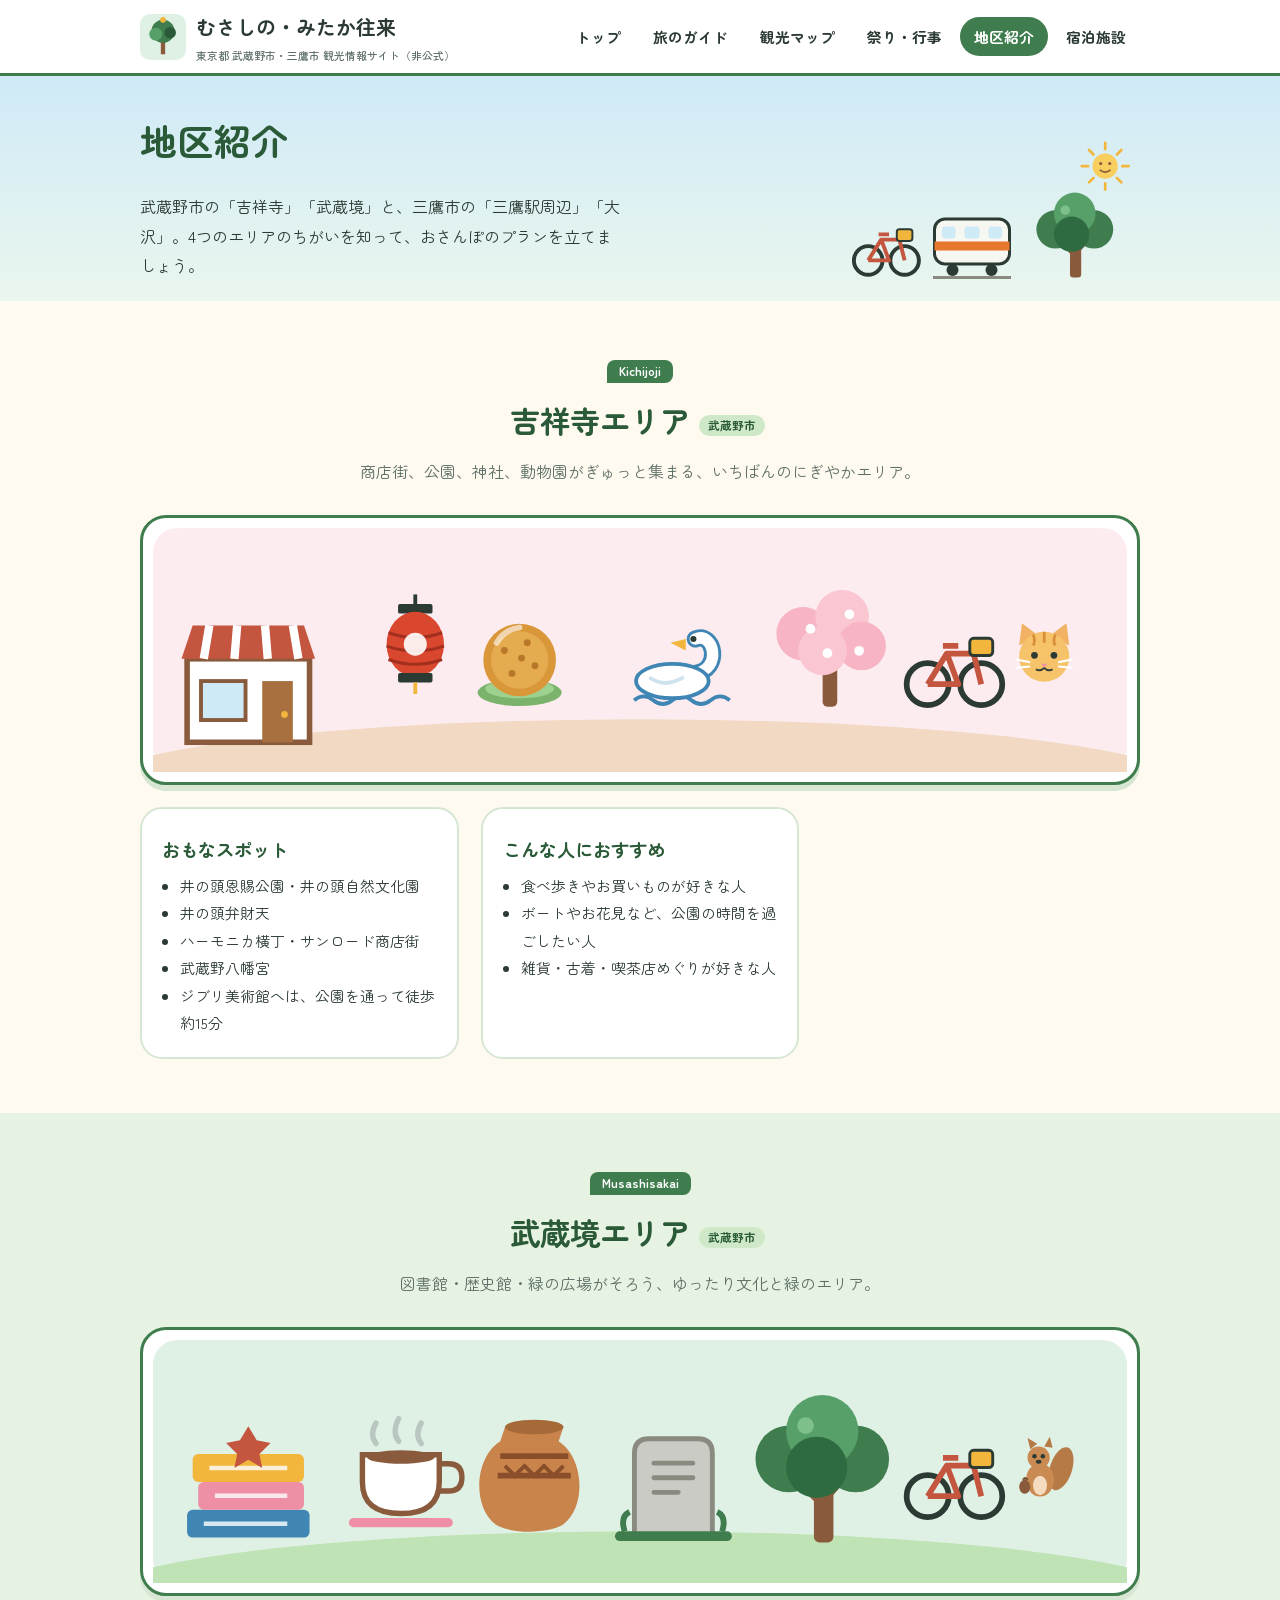
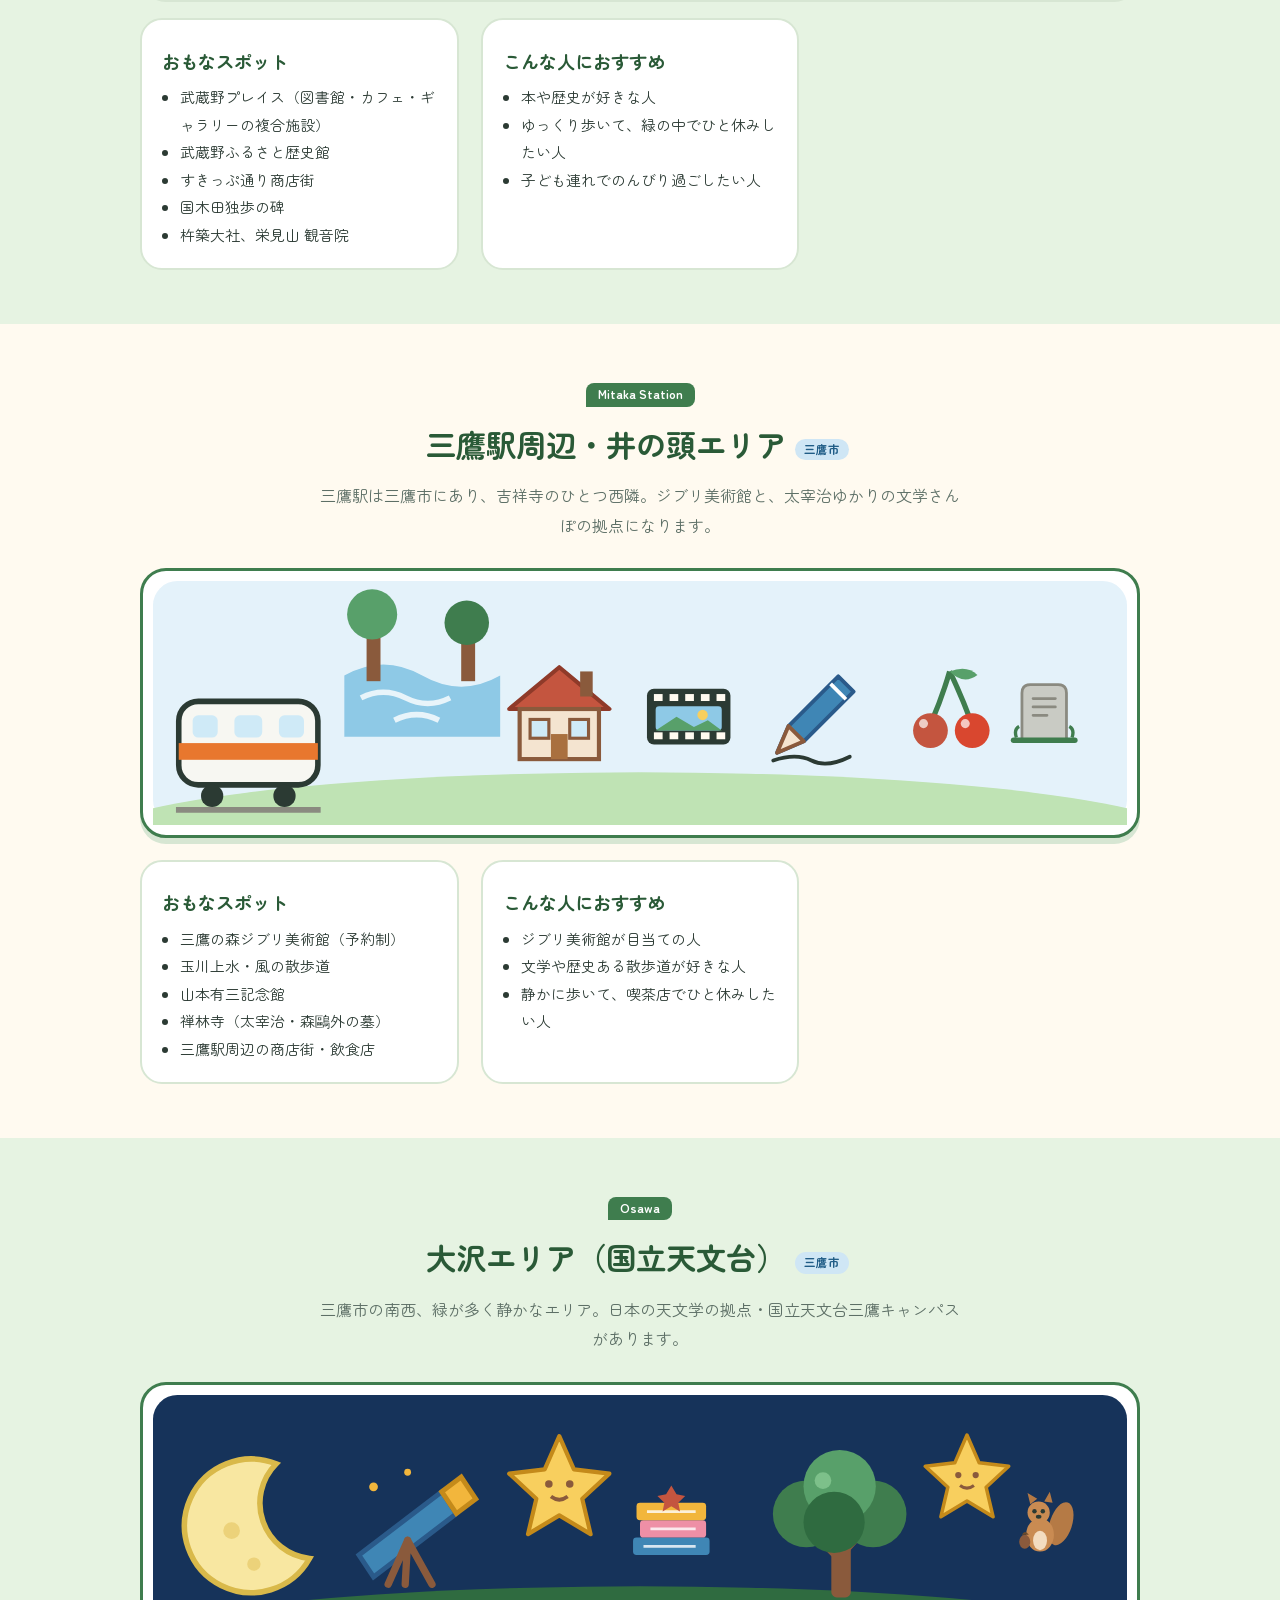
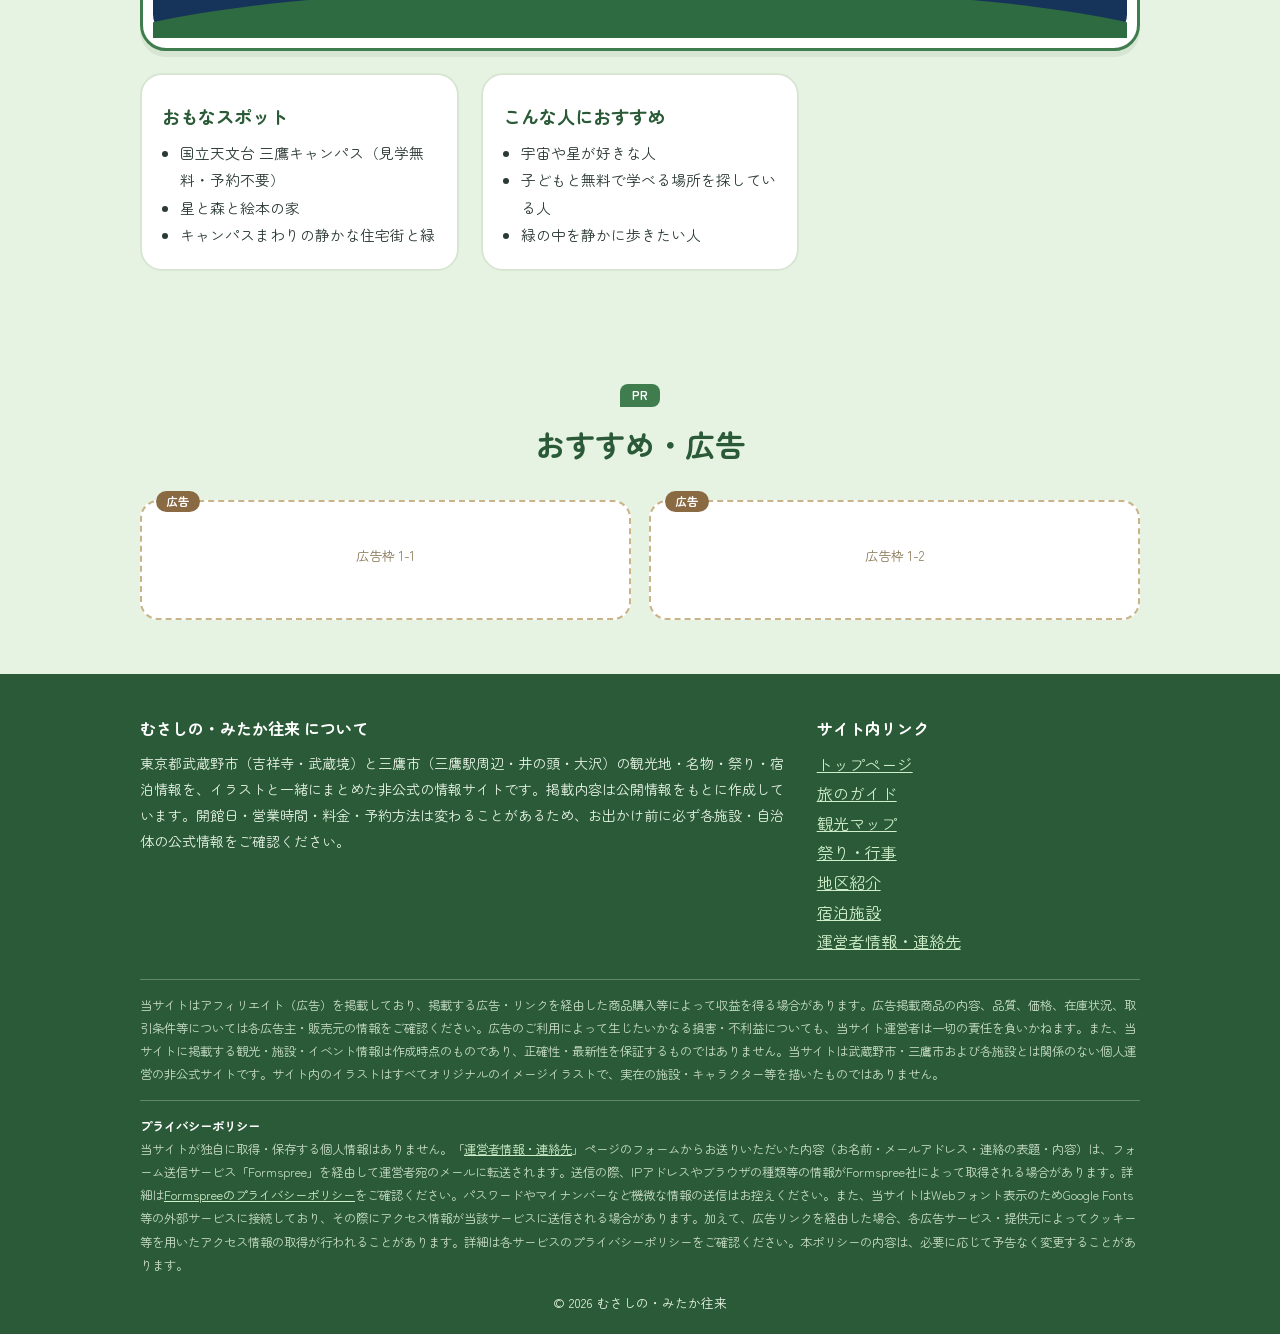
==== areas.html @ fd77d3a9 "Add files via upload" ====
<!DOCTYPE html>
<html lang="ja">
<head>
<meta charset="UTF-8">
<meta name="viewport" content="width=device-width, initial-scale=1.0">
<title>地区紹介｜むさしの・みたか往来</title>
<meta name="description" content="武蔵野市の吉祥寺・武蔵境、三鷹市の三鷹駅周辺・大沢。4つのエリアの特徴とおすすめスポットを、イラストつきでご紹介します。">
<link rel="icon" type="image/svg+xml" href="favicon.svg">
<link rel="preconnect" href="https://fonts.googleapis.com">
<link rel="preconnect" href="https://fonts.gstatic.com" crossorigin>
<link href="https://fonts.googleapis.com/css2?family=Zen+Maru+Gothic:wght@400;500;700&display=swap" rel="stylesheet">
<link rel="stylesheet" href="style.css">
</head>
<body>
<header class="site-header">
<div class="wrap">
<a class="brand" href="index.html">
<svg class="brand-icon" viewBox="0 0 64 64" aria-hidden="true"><rect width="64" height="64" rx="14" fill="#dff0e4"/><rect x="29" y="34" width="6" height="22" fill="#8a5a3c"/><circle cx="32" cy="24" r="16" fill="#3f7d4e"/><circle cx="22" cy="28" r="9" fill="#58a06a"/><circle cx="42" cy="26" r="8" fill="#2a5a37"/><circle cx="32" cy="8" r="4" fill="#f2b63c"/></svg>
<span>むさしの・みたか往来<span class="brand-sub">東京都 武蔵野市・三鷹市 観光情報サイト（非公式）</span></span>
</a>
<nav class="main-nav"><a href="index.html">トップ</a><a href="guide.html">旅のガイド</a><a href="map.html">観光マップ</a><a href="matsuri.html">祭り・行事</a><a href="areas.html" class="active">地区紹介</a><a href="shukuhaku.html">宿泊施設</a></nav>
</div>
</header>
<section class="page-hero"><div class="wrap"><div><h1>地区紹介</h1><p>武蔵野市の「吉祥寺」「武蔵境」と、三鷹市の「三鷹駅周辺」「大沢」。4つのエリアのちがいを知って、おさんぽのプランを立てましょう。</p></div><svg viewBox="0 0 300 160" aria-hidden="true"><g transform="translate(10 70) scale(1.3)"><circle cx="14" cy="38" r="11" fill="none" stroke="#2b3a33" stroke-width="3"/><circle cx="42" cy="38" r="11" fill="none" stroke="#2b3a33" stroke-width="3"/><path d="M14 38l10-16h14l4 16M24 22l6 16h-16M22 18h8" stroke="#c4553f" stroke-width="3" fill="none" stroke-linejoin="round"/><rect x="36" y="14" width="12" height="9" rx="2" fill="#f2b63c" stroke="#2b3a33" stroke-width="1.5"/></g><g transform="translate(90 60) scale(1.5)"><rect x="3" y="12" width="50" height="30" rx="7" fill="#f7f7f2" stroke="#2b3a33" stroke-width="2"/><rect x="3" y="27" width="50" height="6" fill="#e8772e"/><rect x="8" y="17" width="9" height="8" rx="2" fill="#cfeaf7"/><rect x="23" y="17" width="10" height="8" rx="2" fill="#cfeaf7"/><rect x="39" y="17" width="9" height="8" rx="2" fill="#cfeaf7"/><circle cx="15" cy="46" r="4" fill="#2b3a33"/><circle cx="41" cy="46" r="4" fill="#2b3a33"/><path d="M2 51h52" stroke="#8a8a80" stroke-width="2"/></g><g transform="translate(190 50) scale(1.6)"><rect x="25" y="30" width="7" height="24" rx="2" fill="#8a5a3c"/><path d="M28 40l-8-8M29 38l8-9" stroke="#8a5a3c" stroke-width="3" fill="none"/><circle cx="16" cy="24" r="12" fill="#3f7d4e"/><circle cx="40" cy="24" r="12" fill="#3f7d4e"/><circle cx="28" cy="14" r="13" fill="#58a06a"/><circle cx="26" cy="27" r="11" fill="#2f6b40"/><circle cx="22" cy="12" r="3" fill="#7dc08a"/></g><g transform="translate(240 0) scale(0.9)"><g stroke="#f2b63c" stroke-width="3" stroke-linecap="round"><path d="M28 2v7M28 47v7M2 28h7M47 28h7M10 10l5 5M41 41l5 5M46 10l-5 5M15 41l-5 5"/></g><circle cx="28" cy="28" r="14" fill="#f8cf5e"/><circle cx="23" cy="25" r="1.8" fill="#8a5a3c"/><circle cx="33" cy="25" r="1.8" fill="#8a5a3c"/><path d="M22 32q6 5 12 0" stroke="#8a5a3c" stroke-width="1.8" fill="none"/></g></svg></div></section>
<section class="section"><div class="wrap">
<div class="section-head"><span class="tag">Kichijoji</span><h2>吉祥寺エリア <span class="chip m">武蔵野市</span></h2><p>商店街、公園、神社、動物園がぎゅっと集まる、いちばんのにぎやかエリア。</p></div>
<div class="mapbox" style="margin-bottom:22px"><svg viewBox="0 0 560 140" aria-hidden="true"><rect width="560" height="140" rx="14" fill="#fdecef"/><ellipse cx="280" cy="150" rx="320" ry="40" fill="#f1d9c4"/><g transform="translate(10 40) scale(1.6)"><rect x="6" y="22" width="44" height="30" fill="#fff" stroke="#8a5a3c" stroke-width="2"/><path d="M4 22l4-12h40l4 12z" fill="#c4553f"/><path d="M14 10l-2 12M24 10l-1 12M34 10l1 12M44 10l2 12" stroke="#fff" stroke-width="3"/><rect x="11" y="30" width="16" height="14" fill="#cfeaf7" stroke="#8a5a3c" stroke-width="1.4"/><rect x="33" y="30" width="11" height="22" fill="#a9703f"/><circle cx="41" cy="42" r="1.2" fill="#f2b63c"/></g><g transform="translate(120 36) scale(1.1)"><path d="M28 2v6" stroke="#2b3a33" stroke-width="2"/><rect x="19" y="7" width="18" height="5" rx="1" fill="#2b3a33"/><ellipse cx="28" cy="28" rx="15" ry="17" fill="#d9472f"/><path d="M14 22q14 5 28 0M13 29q15 5 30 0M14 36q14 5 28 0" stroke="#a52f1d" stroke-width="1.6" fill="none"/><rect x="19" y="43" width="18" height="5" rx="1" fill="#2b3a33"/><path d="M28 48v6" stroke="#f2b63c" stroke-width="2"/><circle cx="28" cy="28" r="6" fill="#fff" opacity=".9"/></g><g transform="translate(180 44) scale(1.1)"><ellipse cx="28" cy="46" rx="22" ry="7" fill="#7bb36c"/><ellipse cx="28" cy="44" rx="18" ry="5" fill="#9ed08f"/><circle cx="28" cy="29" r="19" fill="#d9973a"/><circle cx="28" cy="29" r="15" fill="#e5ac4f"/><g fill="#b9772a"><circle cx="20" cy="24" r="1.8"/><circle cx="32" cy="20" r="1.8"/><circle cx="36" cy="32" r="1.8"/><circle cx="24" cy="36" r="1.8"/><circle cx="29" cy="28" r="1.8"/></g><path d="M16 20q4-7 12-8" stroke="#fff" stroke-width="3" stroke-linecap="round" fill="none" opacity=".6"/></g><g transform="translate(270 44) scale(1.1)"><path d="M6 50q5-4 10 0t10 0t10 0t10 0t10 0" stroke="#3f86b5" fill="none" stroke-width="2"/><path d="M38 36C52 34 48 14 38 18" stroke="#3f86b5" stroke-width="9" fill="none" stroke-linecap="round"/><path d="M38 36C52 34 48 14 38 18" stroke="#fff" stroke-width="6" fill="none" stroke-linecap="round"/><ellipse cx="26" cy="40" rx="19" ry="9" fill="#fff" stroke="#3f86b5" stroke-width="2"/><path d="M14 38q8 6 18 0" stroke="#cfe3ef" stroke-width="2" fill="none"/><path d="M33 18l-8 2 8 4z" fill="#f2b63c"/><circle cx="37" cy="18" r="1.6" fill="#2b3a33"/></g><g transform="translate(350 30) scale(1.4)"><rect x="25" y="32" width="6" height="20" rx="2" fill="#8a5a3c"/><circle cx="17" cy="22" r="11" fill="#f7b4c4"/><circle cx="33" cy="15" r="11" fill="#f9c6d2"/><circle cx="41" cy="27" r="10" fill="#f7b4c4"/><circle cx="25" cy="29" r="10" fill="#f9c6d2"/><circle cx="20" cy="20" r="2" fill="#fff"/><circle cx="36" cy="14" r="2" fill="#fff"/><circle cx="40" cy="29" r="2" fill="#fff"/><circle cx="27" cy="30" r="2" fill="#fff"/></g><g transform="translate(430 48) scale(1.1)"><circle cx="14" cy="38" r="11" fill="none" stroke="#2b3a33" stroke-width="3"/><circle cx="42" cy="38" r="11" fill="none" stroke="#2b3a33" stroke-width="3"/><path d="M14 38l10-16h14l4 16M24 22l6 16h-16M22 18h8" stroke="#c4553f" stroke-width="3" fill="none" stroke-linejoin="round"/><rect x="36" y="14" width="12" height="9" rx="2" fill="#f2b63c" stroke="#2b3a33" stroke-width="1.5"/></g><g transform="translate(490 50) scale(0.8)"><path d="M10 22L12 6l12 9zM46 22L44 6 32 15z" fill="#f2b263"/><circle cx="28" cy="30" r="18" fill="#f6c36b"/><path d="M20 14q2 5 0 8M28 12v8M36 14q-2 5 0 8" stroke="#d98f3a" stroke-width="2" fill="none"/><circle cx="21" cy="29" r="2.4" fill="#2b3a33"/><circle cx="35" cy="29" r="2.4" fill="#2b3a33"/><path d="M26 35h4l-2 3z" fill="#ee8fa6"/><path d="M28 38q-3 3-6 1M28 38q3 3 6 1" stroke="#2b3a33" stroke-width="1.4" fill="none"/><path d="M8 32l10 2M8 38l10-1M48 32l-10 2M48 38l-10-1" stroke="#fff" stroke-width="1.4"/></g></svg></div>
<div class="grid"><div class="card"><h3>おもなスポット</h3><ul><li>井の頭恩賜公園・井の頭自然文化園</li><li>井の頭弁財天</li><li>ハーモニカ横丁・サンロード商店街</li><li>武蔵野八幡宮</li><li>ジブリ美術館へは、公園を通って徒歩約15分</li></ul></div><div class="card"><h3>こんな人におすすめ</h3><ul><li>食べ歩きやお買いものが好きな人</li><li>ボートやお花見など、公園の時間を過ごしたい人</li><li>雑貨・古着・喫茶店めぐりが好きな人</li></ul></div></div>
</div></section>
<section class="section alt"><div class="wrap">
<div class="section-head"><span class="tag">Musashisakai</span><h2>武蔵境エリア <span class="chip m">武蔵野市</span></h2><p>図書館・歴史館・緑の広場がそろう、ゆったり文化と緑のエリア。</p></div>
<div class="mapbox" style="margin-bottom:22px"><svg viewBox="0 0 560 140" aria-hidden="true"><rect width="560" height="140" rx="14" fill="#dff0e4"/><ellipse cx="280" cy="150" rx="320" ry="40" fill="#bfe3b4"/><g transform="translate(10 40) scale(1.6)"><rect x="6" y="36" width="44" height="10" rx="2" fill="#3f86b5"/><rect x="10" y="26" width="38" height="10" rx="2" fill="#ee8fa6"/><rect x="8" y="16" width="40" height="10" rx="2" fill="#f2b63c"/><path d="M12 41h30M16 31h26M14 21h28" stroke="#fff" stroke-width="1.6" opacity=".8"/><path d="M28 6l3 5 5 1-4 4 1 5-5-3-5 3 1-5-4-4 5-1z" fill="#c4553f"/></g><g transform="translate(110 40) scale(1.3)"><path d="M14 6q-3 5 0 9M24 4q-3 6 0 10M34 6q-3 5 0 9" stroke="#b9c7c0" stroke-width="2.4" fill="none" stroke-linecap="round"/><path d="M8 20h34v12q0 14-17 14T8 32z" fill="#fff" stroke="#8a5a3c" stroke-width="2.4"/><path d="M42 24h4q6 0 6 6t-6 6h-5" stroke="#8a5a3c" stroke-width="2.4" fill="none"/><ellipse cx="25" cy="21" rx="15" ry="3" fill="#8a5a3c"/><path d="M4 50h42" stroke="#ee8fa6" stroke-width="4" stroke-linecap="round"/></g><g transform="translate(180 36) scale(1.4)"><path d="M16 10h24l-2 6c10 6 12 26 2 34-6 4-22 4-28 0-10-8-8-28 2-34z" fill="#c9844c"/><path d="M14 22h28M13 30h30" stroke="#8a4f2a" stroke-width="2.4" fill="none"/><path d="M16 26l4 4 4-4 4 4 4-4 4 4 4-4" stroke="#8a4f2a" stroke-width="1.6" fill="none"/><ellipse cx="28" cy="10" rx="12" ry="3" fill="#a66a38"/></g><g transform="translate(260 40) scale(1.4)"><path d="M12 52V18q0-6 6-6h20q6 0 6 6v34z" fill="#c9cbc4" stroke="#8a8a80" stroke-width="2"/><path d="M20 22h16M20 28h16M20 34h10" stroke="#8a8a80" stroke-width="2" stroke-linecap="round"/><path d="M6 52h44" stroke="#3f7d4e" stroke-width="4" stroke-linecap="round"/><path d="M8 50q-2-6 2-8M48 50q2-6-2-8" stroke="#3f7d4e" stroke-width="2.4" fill="none"/></g><g transform="translate(340 30) scale(1.6)"><rect x="25" y="30" width="7" height="24" rx="2" fill="#8a5a3c"/><path d="M28 40l-8-8M29 38l8-9" stroke="#8a5a3c" stroke-width="3" fill="none"/><circle cx="16" cy="24" r="12" fill="#3f7d4e"/><circle cx="40" cy="24" r="12" fill="#3f7d4e"/><circle cx="28" cy="14" r="13" fill="#58a06a"/><circle cx="26" cy="27" r="11" fill="#2f6b40"/><circle cx="22" cy="12" r="3" fill="#7dc08a"/></g><g transform="translate(430 48) scale(1.1)"><circle cx="14" cy="38" r="11" fill="none" stroke="#2b3a33" stroke-width="3"/><circle cx="42" cy="38" r="11" fill="none" stroke="#2b3a33" stroke-width="3"/><path d="M14 38l10-16h14l4 16M24 22l6 16h-16M22 18h8" stroke="#c4553f" stroke-width="3" fill="none" stroke-linejoin="round"/><rect x="36" y="14" width="12" height="9" rx="2" fill="#f2b63c" stroke="#2b3a33" stroke-width="1.5"/></g><g transform="translate(490 50) scale(0.8)"><ellipse cx="40" cy="30" rx="8" ry="16" fill="#b57a45" transform="rotate(18 40 30)"/><ellipse cx="25" cy="38" rx="10" ry="12" fill="#c98b52"/><ellipse cx="25" cy="42" rx="5" ry="7" fill="#f3dcc0"/><circle cx="24" cy="22" r="8" fill="#c98b52"/><path d="M18 16l-2-8 7 4zM28 14l4-7 2 8z" fill="#b57a45"/><circle cx="21" cy="21" r="1.6" fill="#2b3a33"/><circle cx="27" cy="21" r="1.6" fill="#2b3a33"/><ellipse cx="24" cy="25" rx="2" ry="1.4" fill="#2b3a33"/><ellipse cx="14" cy="43" rx="4" ry="5" fill="#8a5a3c"/><path d="M12 38q2-4 5 0z" fill="#6b4a2a"/></g></svg></div>
<div class="grid"><div class="card"><h3>おもなスポット</h3><ul><li>武蔵野プレイス（図書館・カフェ・ギャラリーの複合施設）</li><li>武蔵野ふるさと歴史館</li><li>すきっぷ通り商店街</li><li>国木田独歩の碑</li><li>杵築大社、栄見山 観音院</li></ul></div><div class="card"><h3>こんな人におすすめ</h3><ul><li>本や歴史が好きな人</li><li>ゆっくり歩いて、緑の中でひと休みしたい人</li><li>子ども連れでのんびり過ごしたい人</li></ul></div></div>
</div></section>
<section class="section"><div class="wrap">
<div class="section-head"><span class="tag">Mitaka Station</span><h2>三鷹駅周辺・井の頭エリア <span class="chip t">三鷹市</span></h2><p>三鷹駅は三鷹市にあり、吉祥寺のひとつ西隣。ジブリ美術館と、太宰治ゆかりの文学さんぽの拠点になります。</p></div>
<div class="mapbox" style="margin-bottom:22px"><svg viewBox="0 0 560 140" aria-hidden="true"><rect width="560" height="140" rx="14" fill="#e4f2fa"/><ellipse cx="280" cy="150" rx="320" ry="40" fill="#bfe3b4"/><g transform="translate(10 50) scale(1.6)"><rect x="3" y="12" width="50" height="30" rx="7" fill="#f7f7f2" stroke="#2b3a33" stroke-width="2"/><rect x="3" y="27" width="50" height="6" fill="#e8772e"/><rect x="8" y="17" width="9" height="8" rx="2" fill="#cfeaf7"/><rect x="23" y="17" width="10" height="8" rx="2" fill="#cfeaf7"/><rect x="39" y="17" width="9" height="8" rx="2" fill="#cfeaf7"/><circle cx="15" cy="46" r="4" fill="#2b3a33"/><circle cx="41" cy="46" r="4" fill="#2b3a33"/><path d="M2 51h52" stroke="#8a8a80" stroke-width="2"/></g><g transform="translate(110 0) scale(1.6)"><path d="M0 34q14-8 28 0t28 0v22H0z" fill="#8ec9e6"/><path d="M6 42q8-4 16 0t16 0M18 50q8-4 16 0" stroke="#fff" stroke-width="2" fill="none" opacity=".8"/><rect x="8" y="14" width="5" height="22" fill="#8a5a3c"/><circle cx="10" cy="12" r="9" fill="#58a06a"/><rect x="42" y="18" width="5" height="18" fill="#8a5a3c"/><circle cx="44" cy="15" r="8" fill="#3f7d4e"/></g><g transform="translate(200 40) scale(1.2)"><path d="M4 28L28 8l24 20z" fill="#c4553f" stroke="#8f3a29" stroke-width="2" stroke-linejoin="round"/><rect x="9" y="28" width="38" height="24" fill="#f4e4d0" stroke="#8a5a3c" stroke-width="2"/><rect x="14" y="33" width="9" height="9" fill="#cfeaf7" stroke="#8a5a3c" stroke-width="1.5"/><rect x="33" y="33" width="9" height="9" fill="#cfeaf7" stroke="#8a5a3c" stroke-width="1.5"/><rect x="24" y="40" width="8" height="12" fill="#a9703f"/><rect x="38" y="10" width="6" height="12" fill="#8a5a3c"/></g><g transform="translate(280 50) scale(1.0)"><rect x="4" y="12" width="48" height="32" rx="4" fill="#2b3a33"/><g fill="#fffaf0"><rect x="8" y="15" width="5" height="4"/><rect x="17" y="15" width="5" height="4"/><rect x="26" y="15" width="5" height="4"/><rect x="35" y="15" width="5" height="4"/><rect x="44" y="15" width="5" height="4"/><rect x="8" y="37" width="5" height="4"/><rect x="17" y="37" width="5" height="4"/><rect x="26" y="37" width="5" height="4"/><rect x="35" y="37" width="5" height="4"/><rect x="44" y="37" width="5" height="4"/></g><rect x="9" y="22" width="38" height="14" rx="2" fill="#8ec9e6"/><circle cx="36" cy="27" r="3" fill="#f8cf5e"/><path d="M9 36l12-8 10 6 8-4 8 6z" fill="#58a06a"/></g><g transform="translate(350 46) scale(1.1)"><path d="M8 48L14 34 40 8l8 8-26 26z" fill="#3f86b5" stroke="#2a5a8a" stroke-width="2" stroke-linejoin="round"/><path d="M8 48l6-14 8 8z" fill="#f4e4d0" stroke="#8a5a3c" stroke-width="2" stroke-linejoin="round"/><path d="M36 12l8 8" stroke="#fff" stroke-width="2"/><path d="M6 52q12-4 20 0t20-2" stroke="#2b3a33" stroke-width="2" fill="none" stroke-linecap="round"/></g><g transform="translate(430 46) scale(1.0)"><path d="M28 6q-4 14-10 28M28 6q6 12 12 28" stroke="#3f7d4e" stroke-width="3" fill="none"/><path d="M28 6q10-4 16 2-8 6-16-2z" fill="#58a06a"/><circle cx="17" cy="40" r="10" fill="#c4553f"/><circle cx="41" cy="40" r="10" fill="#d9472f"/><circle cx="13" cy="36" r="2.6" fill="#fff" opacity=".7"/><circle cx="37" cy="36" r="2.6" fill="#fff" opacity=".7"/></g><g transform="translate(490 50) scale(0.8)"><path d="M12 52V18q0-6 6-6h20q6 0 6 6v34z" fill="#c9cbc4" stroke="#8a8a80" stroke-width="2"/><path d="M20 22h16M20 28h16M20 34h10" stroke="#8a8a80" stroke-width="2" stroke-linecap="round"/><path d="M6 52h44" stroke="#3f7d4e" stroke-width="4" stroke-linecap="round"/><path d="M8 50q-2-6 2-8M48 50q2-6-2-8" stroke="#3f7d4e" stroke-width="2.4" fill="none"/></g></svg></div>
<div class="grid"><div class="card"><h3>おもなスポット</h3><ul><li>三鷹の森ジブリ美術館（予約制）</li><li>玉川上水・風の散歩道</li><li>山本有三記念館</li><li>禅林寺（太宰治・森鷗外の墓）</li><li>三鷹駅周辺の商店街・飲食店</li></ul></div><div class="card"><h3>こんな人におすすめ</h3><ul><li>ジブリ美術館が目当ての人</li><li>文学や歴史ある散歩道が好きな人</li><li>静かに歩いて、喫茶店でひと休みしたい人</li></ul></div></div>
</div></section>
<section class="section alt"><div class="wrap">
<div class="section-head"><span class="tag">Osawa</span><h2>大沢エリア（国立天文台） <span class="chip t">三鷹市</span></h2><p>三鷹市の南西、緑が多く静かなエリア。日本の天文学の拠点・国立天文台三鷹キャンパスがあります。</p></div>
<div class="mapbox" style="margin-bottom:22px"><svg viewBox="0 0 560 140" aria-hidden="true"><rect width="560" height="140" rx="14" fill="#16335a"/><ellipse cx="280" cy="150" rx="320" ry="40" fill="#2f6b40"/><g transform="translate(10 30) scale(1.6)"><path d="M38 6A24 24 0 1 0 50 40 20 20 0 0 1 38 6z" fill="#f8e7a1" stroke="#d9b94a" stroke-width="2"/><circle cx="22" cy="30" r="3" fill="#ecd27a"/><circle cx="30" cy="42" r="2.4" fill="#ecd27a"/></g><g transform="translate(110 36) scale(1.4)"><path d="M6 40L40 14l6 9L12 49z" fill="#3f86b5" stroke="#2a5a8a" stroke-width="2"/><path d="M40 14l8-6 6 9-8 6z" fill="#f2b63c" stroke="#c48a1a" stroke-width="2"/><path d="M26 34l-8 18M26 34l10 18M26 34l-1 18" stroke="#8a5a3c" stroke-width="3" stroke-linecap="round"/><circle cx="12" cy="12" r="1.8" fill="#f2b63c"/><circle cx="26" cy="6" r="1.4" fill="#f2b63c"/></g><g transform="translate(200 20) scale(1.2)"><path d="M28 3l7 16 17 2-13 12 4 17-15-9-15 9 4-17L4 21l17-2z" fill="#f8cf5e" stroke="#c48a1a" stroke-width="2" stroke-linejoin="round"/><circle cx="23" cy="26" r="1.8" fill="#8a5a3c"/><circle cx="33" cy="26" r="1.8" fill="#8a5a3c"/><path d="M24 32q4 3 8 0" stroke="#8a5a3c" stroke-width="1.8" fill="none"/></g><g transform="translate(270 46) scale(1.0)"><rect x="6" y="36" width="44" height="10" rx="2" fill="#3f86b5"/><rect x="10" y="26" width="38" height="10" rx="2" fill="#ee8fa6"/><rect x="8" y="16" width="40" height="10" rx="2" fill="#f2b63c"/><path d="M12 41h30M16 31h26M14 21h28" stroke="#fff" stroke-width="1.6" opacity=".8"/><path d="M28 6l3 5 5 1-4 4 1 5-5-3-5 3 1-5-4-4 5-1z" fill="#c4553f"/></g><g transform="translate(350 30) scale(1.6)"><rect x="25" y="30" width="7" height="24" rx="2" fill="#8a5a3c"/><path d="M28 40l-8-8M29 38l8-9" stroke="#8a5a3c" stroke-width="3" fill="none"/><circle cx="16" cy="24" r="12" fill="#3f7d4e"/><circle cx="40" cy="24" r="12" fill="#3f7d4e"/><circle cx="28" cy="14" r="13" fill="#58a06a"/><circle cx="26" cy="27" r="11" fill="#2f6b40"/><circle cx="22" cy="12" r="3" fill="#7dc08a"/></g><g transform="translate(440 20) scale(1.0)"><path d="M28 3l7 16 17 2-13 12 4 17-15-9-15 9 4-17L4 21l17-2z" fill="#f8cf5e" stroke="#c48a1a" stroke-width="2" stroke-linejoin="round"/><circle cx="23" cy="26" r="1.8" fill="#8a5a3c"/><circle cx="33" cy="26" r="1.8" fill="#8a5a3c"/><path d="M24 32q4 3 8 0" stroke="#8a5a3c" stroke-width="1.8" fill="none"/></g><g transform="translate(490 50) scale(0.8)"><ellipse cx="40" cy="30" rx="8" ry="16" fill="#b57a45" transform="rotate(18 40 30)"/><ellipse cx="25" cy="38" rx="10" ry="12" fill="#c98b52"/><ellipse cx="25" cy="42" rx="5" ry="7" fill="#f3dcc0"/><circle cx="24" cy="22" r="8" fill="#c98b52"/><path d="M18 16l-2-8 7 4zM28 14l4-7 2 8z" fill="#b57a45"/><circle cx="21" cy="21" r="1.6" fill="#2b3a33"/><circle cx="27" cy="21" r="1.6" fill="#2b3a33"/><ellipse cx="24" cy="25" rx="2" ry="1.4" fill="#2b3a33"/><ellipse cx="14" cy="43" rx="4" ry="5" fill="#8a5a3c"/><path d="M12 38q2-4 5 0z" fill="#6b4a2a"/></g></svg></div>
<div class="grid"><div class="card"><h3>おもなスポット</h3><ul><li>国立天文台 三鷹キャンパス（見学無料・予約不要）</li><li>星と森と絵本の家</li><li>キャンパスまわりの静かな住宅街と緑</li></ul></div><div class="card"><h3>こんな人におすすめ</h3><ul><li>宇宙や星が好きな人</li><li>子どもと無料で学べる場所を探している人</li><li>緑の中を静かに歩きたい人</li></ul></div></div>
</div></section>
<section class="section alt" aria-label="広告">
<div class="wrap">
<div class="section-head"><span class="tag">PR</span><h2>おすすめ・広告</h2></div>
<div class="ad-row"><div class="ad-slot">
<span class="ad-label">広告</span>
<!-- ▼ アフィリエイト広告 1-1 ここにコードを貼り付け（貼ったら下の「広告枠」の行は削除） -->
<span class="ad-note">広告枠 1-1</span>
<!-- ▲ ここまで -->
</div><div class="ad-slot">
<span class="ad-label">広告</span>
<!-- ▼ アフィリエイト広告 1-2 ここにコードを貼り付け（貼ったら下の「広告枠」の行は削除） -->
<span class="ad-note">広告枠 1-2</span>
<!-- ▲ ここまで -->
</div></div>
</div>
</section>
<footer class="site-footer">
<div class="wrap">
<div class="footer-grid">
<div>
<h4>むさしの・みたか往来 について</h4>
<p>東京都武蔵野市（吉祥寺・武蔵境）と三鷹市（三鷹駅周辺・井の頭・大沢）の観光地・名物・祭り・宿泊情報を、イラストと一緒にまとめた非公式の情報サイトです。掲載内容は公開情報をもとに作成しています。開館日・営業時間・料金・予約方法は変わることがあるため、お出かけ前に必ず各施設・自治体の公式情報をご確認ください。</p>
</div>
<div>
<h4>サイト内リンク</h4>
<ul>
<li><a href="index.html">トップページ</a></li>
<li><a href="guide.html">旅のガイド</a></li>
<li><a href="map.html">観光マップ</a></li>
<li><a href="matsuri.html">祭り・行事</a></li>
<li><a href="areas.html">地区紹介</a></li>
<li><a href="shukuhaku.html">宿泊施設</a></li>
<li><a href="unei.html">運営者情報・連絡先</a></li>
</ul>
</div>
</div>
<div class="disclaimer">当サイトはアフィリエイト（広告）を掲載しており、掲載する広告・リンクを経由した商品購入等によって収益を得る場合があります。広告掲載商品の内容、品質、価格、在庫状況、取引条件等については各広告主・販売元の情報をご確認ください。広告のご利用によって生じたいかなる損害・不利益についても、当サイト運営者は一切の責任を負いかねます。また、当サイトに掲載する観光・施設・イベント情報は作成時点のものであり、正確性・最新性を保証するものではありません。当サイトは武蔵野市・三鷹市および各施設とは関係のない個人運営の非公式サイトです。サイト内のイラストはすべてオリジナルのイメージイラストで、実在の施設・キャラクター等を描いたものではありません。</div>
<div class="disclaimer" style="margin-top:14px;">
<strong style="color:#fff;">プライバシーポリシー</strong><br>
当サイトが独自に取得・保存する個人情報はありません。「<a href="unei.html">運営者情報・連絡先</a>」ページのフォームからお送りいただいた内容（お名前・メールアドレス・連絡の表題・内容）は、フォーム送信サービス「Formspree」を経由して運営者宛のメールに転送されます。送信の際、IPアドレスやブラウザの種類等の情報がFormspree社によって取得される場合があります。詳細は<a href="https://formspree.io/legal/privacy-policy/" target="_blank" rel="noopener noreferrer">Formspreeのプライバシーポリシー</a>をご確認ください。パスワードやマイナンバーなど機微な情報の送信はお控えください。また、当サイトはWebフォント表示のためGoogle Fonts等の外部サービスに接続しており、その際にアクセス情報が当該サービスに送信される場合があります。加えて、広告リンクを経由した場合、各広告サービス・提供元によってクッキー等を用いたアクセス情報の取得が行われることがあります。詳細は各サービスのプライバシーポリシーをご確認ください。本ポリシーの内容は、必要に応じて予告なく変更することがあります。</div>
<div class="copyright"><span id="copyright-text">© 2026 むさしの・みたか往来</span></div>
</div>
</footer>
<script>
(function(){var s=2026,c=new Date().getFullYear(),e=document.getElementById('copyright-text');if(e){e.textContent='\u00A9 '+(c>s?s+'-'+c:s)+' むさしの・みたか往来';}})();
</script>
</body>
</html>
---- style.css ----
:root{
  --green:#3f7d4e; --green-d:#2a5a37; --leaf:#e6f3e2; --pond:#3f86b5; --pond-l:#e4f2fa;
  --sun:#f2b63c; --pink:#ee8fa6; --pink-l:#fdecef; --brick:#c4553f; --cream:#fffaf0;
  --ink:#2b3a33; --sub:#5d6f66; --line:#d7e6d3;
}
*{box-sizing:border-box}
html{scroll-behavior:smooth}
body{margin:0;font-family:"Zen Maru Gothic","Hiragino Maru Gothic ProN","Yu Gothic",sans-serif;color:var(--ink);background:var(--cream);line-height:1.85;font-size:16px}
a{color:inherit}
.wrap{max-width:1040px;margin:0 auto;padding:0 20px}
.site-header{background:#fff;border-bottom:3px solid var(--green);position:sticky;top:0;z-index:20}
.site-header .wrap{display:flex;align-items:center;justify-content:space-between;gap:12px;flex-wrap:wrap;padding-top:8px;padding-bottom:8px}
.brand{display:flex;align-items:center;gap:10px;font-weight:700;font-size:1.25rem;text-decoration:none}
.brand-icon{width:46px;height:46px}
.brand-sub{display:block;font-size:.68rem;font-weight:500;color:var(--sub)}
.main-nav{display:flex;gap:4px;flex-wrap:wrap}
.main-nav a{text-decoration:none;padding:6px 14px;border-radius:999px;font-weight:700;font-size:.92rem}
.main-nav a:hover{background:var(--leaf)}
.main-nav a.active{background:var(--green);color:#fff}
.hero{background:linear-gradient(#cfeaf7 0%,#eaf6ee 78%,var(--leaf) 100%);padding:36px 0 0;overflow:hidden}
.hero .wrap{display:grid;grid-template-columns:1.05fr 1fr;gap:16px;align-items:center}
.eyebrow{display:inline-block;background:#fff;border:2px solid var(--sun);border-radius:999px;padding:2px 14px;font-size:.85rem;font-weight:700;margin-bottom:10px}
.hero h1{font-size:clamp(1.8rem,4vw,2.6rem);line-height:1.35;margin:.2em 0 .4em;color:var(--green-d)}
.hero p{margin:0 0 18px}
.btn{display:inline-block;background:var(--brick);color:#fff;text-decoration:none;font-weight:700;padding:10px 22px;border-radius:999px;box-shadow:0 4px 0 #8f3a29;margin:0 8px 10px 0}
.btn:hover{transform:translateY(2px);box-shadow:0 2px 0 #8f3a29}
.btn-outline{background:#fff;color:var(--brick);border:2px solid var(--brick);box-shadow:none;padding:8px 20px}
.hero-art svg{width:100%;height:auto;display:block}
.page-hero{padding:30px 0 0;background:linear-gradient(#cfeaf7,#eaf6ee)}
.page-hero .wrap{display:flex;align-items:flex-end;justify-content:space-between;gap:10px}
.page-hero h1{margin:0 0 18px;color:var(--green-d);font-size:clamp(1.6rem,4vw,2.3rem)}
.page-hero p{margin:0 0 20px;max-width:30em}
.page-hero svg{width:min(300px,40%);height:auto;flex:none}
.section{padding:54px 0}
.section.alt{background:var(--leaf)}
.section.pink{background:var(--pink-l)}
.section.water{background:var(--pond-l)}
.section-head{text-align:center;margin-bottom:28px}
.tag{display:inline-block;background:var(--green);color:#fff;border-radius:8px 8px 8px 0;padding:0 12px;font-size:.78rem;font-weight:700;margin-bottom:6px}
.section-head h2{margin:.1em 0 .3em;font-size:clamp(1.4rem,3.2vw,1.9rem);color:var(--green-d)}
.section-head p{max-width:40em;margin:0 auto;color:var(--sub)}
.grid{display:grid;grid-template-columns:repeat(auto-fill,minmax(270px,1fr));gap:22px}
.card{background:#fff;border:2px solid var(--line);border-radius:22px;padding:18px 20px 20px;position:relative;transition:transform .2s}
.card:hover{transform:rotate(-.6deg) translateY(-3px)}
.card:nth-child(even):hover{transform:rotate(.6deg) translateY(-3px)}
.card .icon{width:100%;height:auto;aspect-ratio:200/120;display:block;margin:0 0 8px;border-radius:14px}
.card .place{display:inline-block;font-size:.75rem;font-weight:700;background:var(--sun);border-radius:999px;padding:0 10px}
.card h3{margin:.3em 0 .3em;font-size:1.15rem;color:var(--green-d)}
.card p{margin:0;font-size:.93rem;color:#46574e}
.card ul{margin:.3em 0 0;padding-left:1.2em;font-size:.93rem}
.card .badge{position:absolute;top:-12px;right:14px;background:var(--brick);color:#fff;border-radius:999px;padding:0 12px;font-size:.78rem;font-weight:700;transform:rotate(4deg)}
.strip{display:flex;justify-content:center;gap:clamp(8px,3vw,34px);flex-wrap:wrap;padding:14px 0;background:#fff;border-top:3px dotted var(--line);border-bottom:3px dotted var(--line)}
.strip svg{width:54px;height:54px;animation:bob 3.2s ease-in-out infinite}
.strip svg:nth-child(2n){animation-delay:-1s}.strip svg:nth-child(3n){animation-delay:-2s}
@keyframes bob{50%{transform:translateY(-6px)}}
.fun{display:grid;grid-template-columns:repeat(auto-fit,minmax(200px,1fr));gap:16px}
.fun div{background:#fff;border-radius:20px;padding:14px;text-align:center;border:2px dashed var(--green)}
.fun svg{width:84px;height:84px}
.fun b{display:block;color:var(--brick);font-size:1.4rem}
.timeline{list-style:none;margin:0;padding:0 0 0 26px;border-left:5px dotted var(--green)}
.timeline li{background:#fff;border-radius:18px;border:2px solid var(--line);padding:12px 18px;margin:0 0 18px;position:relative}
.timeline li::before{content:"";position:absolute;left:-39px;top:16px;width:22px;height:22px;border-radius:50%;background:var(--sun);border:4px solid #fff;box-shadow:0 0 0 2px var(--green)}
.timeline .when{font-weight:700;color:var(--brick)}
.timeline svg{width:54px;height:54px;float:right;margin:0 0 4px 8px}
.timeline h3{margin:0 0 4px;color:var(--green-d)}
.timeline p{margin:0;font-size:.93rem}
.mapbox{background:#fff;border:3px solid var(--green);border-radius:26px;padding:10px;box-shadow:0 6px 0 var(--line)}
.mapbox svg{width:100%;height:auto;display:block}
.pin-list{display:grid;grid-template-columns:repeat(auto-fit,minmax(230px,1fr));gap:10px;margin-top:20px;padding:0;list-style:none}
.pin-list li{background:#fff;border-radius:14px;padding:8px 14px;border:2px solid var(--line);font-size:.93rem}
.pin-list b{display:inline-block;width:1.6em;height:1.6em;line-height:1.6em;text-align:center;border-radius:50%;background:var(--brick);color:#fff;margin-right:6px;font-size:.85rem}
.note{font-size:.85rem;color:var(--sub);text-align:center;margin-top:16px}
.site-footer{background:var(--green-d);color:#e8f4e5;padding:40px 0 20px;margin-top:0}
.footer-grid{display:grid;grid-template-columns:2fr 1fr;gap:30px}
.site-footer h4{margin:0 0 6px;color:#fff}
.site-footer ul{list-style:none;padding:0;margin:0}
.site-footer a{color:#cfeec9}
.site-footer p{font-size:.88rem;margin:0}
.disclaimer{font-size:.78rem;border-top:1px solid #ffffff44;margin-top:22px;padding-top:14px;color:#c8dcc6}
.copyright{text-align:center;font-size:.8rem;margin-top:14px}
.ground{display:block;width:100%;height:34px;background:var(--leaf)}
@media(max-width:780px){
  .hero .wrap{grid-template-columns:1fr}
  .footer-grid{grid-template-columns:1fr}
  .page-hero svg{display:none}
  .main-nav a{padding:5px 10px;font-size:.85rem}
}
@media(prefers-reduced-motion:reduce){.strip svg{animation:none}.card:hover{transform:none}}
a:focus-visible{outline:3px solid var(--pond);outline-offset:2px}

/* ---- additions: two-city site ---- */
.place.m{background:#cfe9c8}
.place.t{background:#cfe6f5}
.chip{display:inline-block;font-size:.72rem;font-weight:700;border-radius:999px;padding:0 9px;margin-right:6px;vertical-align:middle}
.chip.m{background:#cfe9c8;color:#2a5a37}
.chip.t{background:#cfe6f5;color:#1f5c86}
.legend{display:flex;gap:14px;justify-content:center;flex-wrap:wrap;margin:0 0 14px;font-size:.88rem}
.legend i{display:inline-block;width:14px;height:14px;border-radius:50%;vertical-align:-2px;margin-right:4px;border:2px solid #fff;box-shadow:0 0 0 1px #8a8a80}
.tbl{width:100%;border-collapse:separate;border-spacing:0;background:#fff;border:2px solid var(--line);border-radius:18px;overflow:hidden;font-size:.92rem}
.tbl th,.tbl td{padding:10px 14px;text-align:left;border-bottom:1px solid var(--line);vertical-align:top}
.tbl th{background:var(--leaf);color:var(--green-d);white-space:nowrap;width:30%}
.tbl tr:last-child th,.tbl tr:last-child td{border-bottom:0}
.tbl-wrap{overflow-x:auto}
.ad-row{display:grid;grid-template-columns:repeat(2,1fr);gap:18px}
.ad-slot{background:#fff;border:2px dashed #c9b48a;border-radius:18px;padding:12px 14px;text-align:center;min-height:120px;position:relative}
.ad-label{position:absolute;top:-11px;left:14px;background:#8a6a43;color:#fff;border-radius:999px;font-size:.72rem;font-weight:700;padding:0 10px}
.ad-note{display:block;color:#8a7a5a;font-size:.82rem;margin-top:30px}
.ad-slot img{max-width:100%;height:auto}
.steps{counter-reset:s;list-style:none;margin:0;padding:0;display:grid;gap:12px}
.steps li{counter-increment:s;background:#fff;border:2px solid var(--line);border-radius:18px;padding:12px 16px 12px 58px;position:relative}
.steps li::before{content:counter(s);position:absolute;left:14px;top:12px;width:32px;height:32px;line-height:32px;text-align:center;border-radius:50%;background:var(--brick);color:#fff;font-weight:700}
.steps b{color:var(--green-d)}
.callout{background:#fff8e1;border:2px solid var(--sun);border-radius:20px;padding:14px 18px;margin:0 0 22px;font-size:.93rem}
.callout b{color:var(--brick)}
.form{background:#fff;border:2px solid var(--line);border-radius:22px;padding:20px}
.form label{display:block;font-weight:700;margin:12px 0 4px}
.form input,.form textarea{width:100%;font:inherit;padding:10px 12px;border:2px solid var(--line);border-radius:12px;background:#fffdf7}
.form textarea{min-height:150px}
.form .hp{position:absolute;left:-9999px}
.form button{margin-top:16px;border:0;cursor:pointer;font:inherit;font-weight:700}
.todo{background:#ffe9e4;color:#a52f1d;border-radius:6px;padding:0 6px;font-weight:700}
.narrow{max-width:760px;margin:0 auto}
.narrow h3{color:var(--green-d);margin:1.6em 0 .3em}
.narrow p,.narrow li{font-size:.94rem}
@media(max-width:780px){.ad-row{grid-template-columns:1fr}.tbl th{width:38%}}

/* ---- unei: table and form share one 640px column ---- */
.narrow640{max-width:640px;width:100%;margin:0 auto}
.narrow640 p{font-size:.94rem;margin:0 0 1em}
.narrow640 .tbl,.narrow640 .form{width:100%}
.form .warn{color:#c0231a;font-weight:700;margin:14px 0 0;font-size:.92rem}
.form .hp{position:absolute;left:-9999px;width:1px;height:1px;overflow:hidden}
.form input,.form textarea{font-size:16px;max-width:100%}
@media(max-width:600px){
  .tbl.stack,.tbl.stack tbody,.tbl.stack tr,.tbl.stack th,.tbl.stack td{display:block;width:100%}
  .tbl.stack th{border-bottom:0;padding-bottom:2px;white-space:normal}
  .tbl.stack td{padding-top:2px;overflow-wrap:anywhere}
}
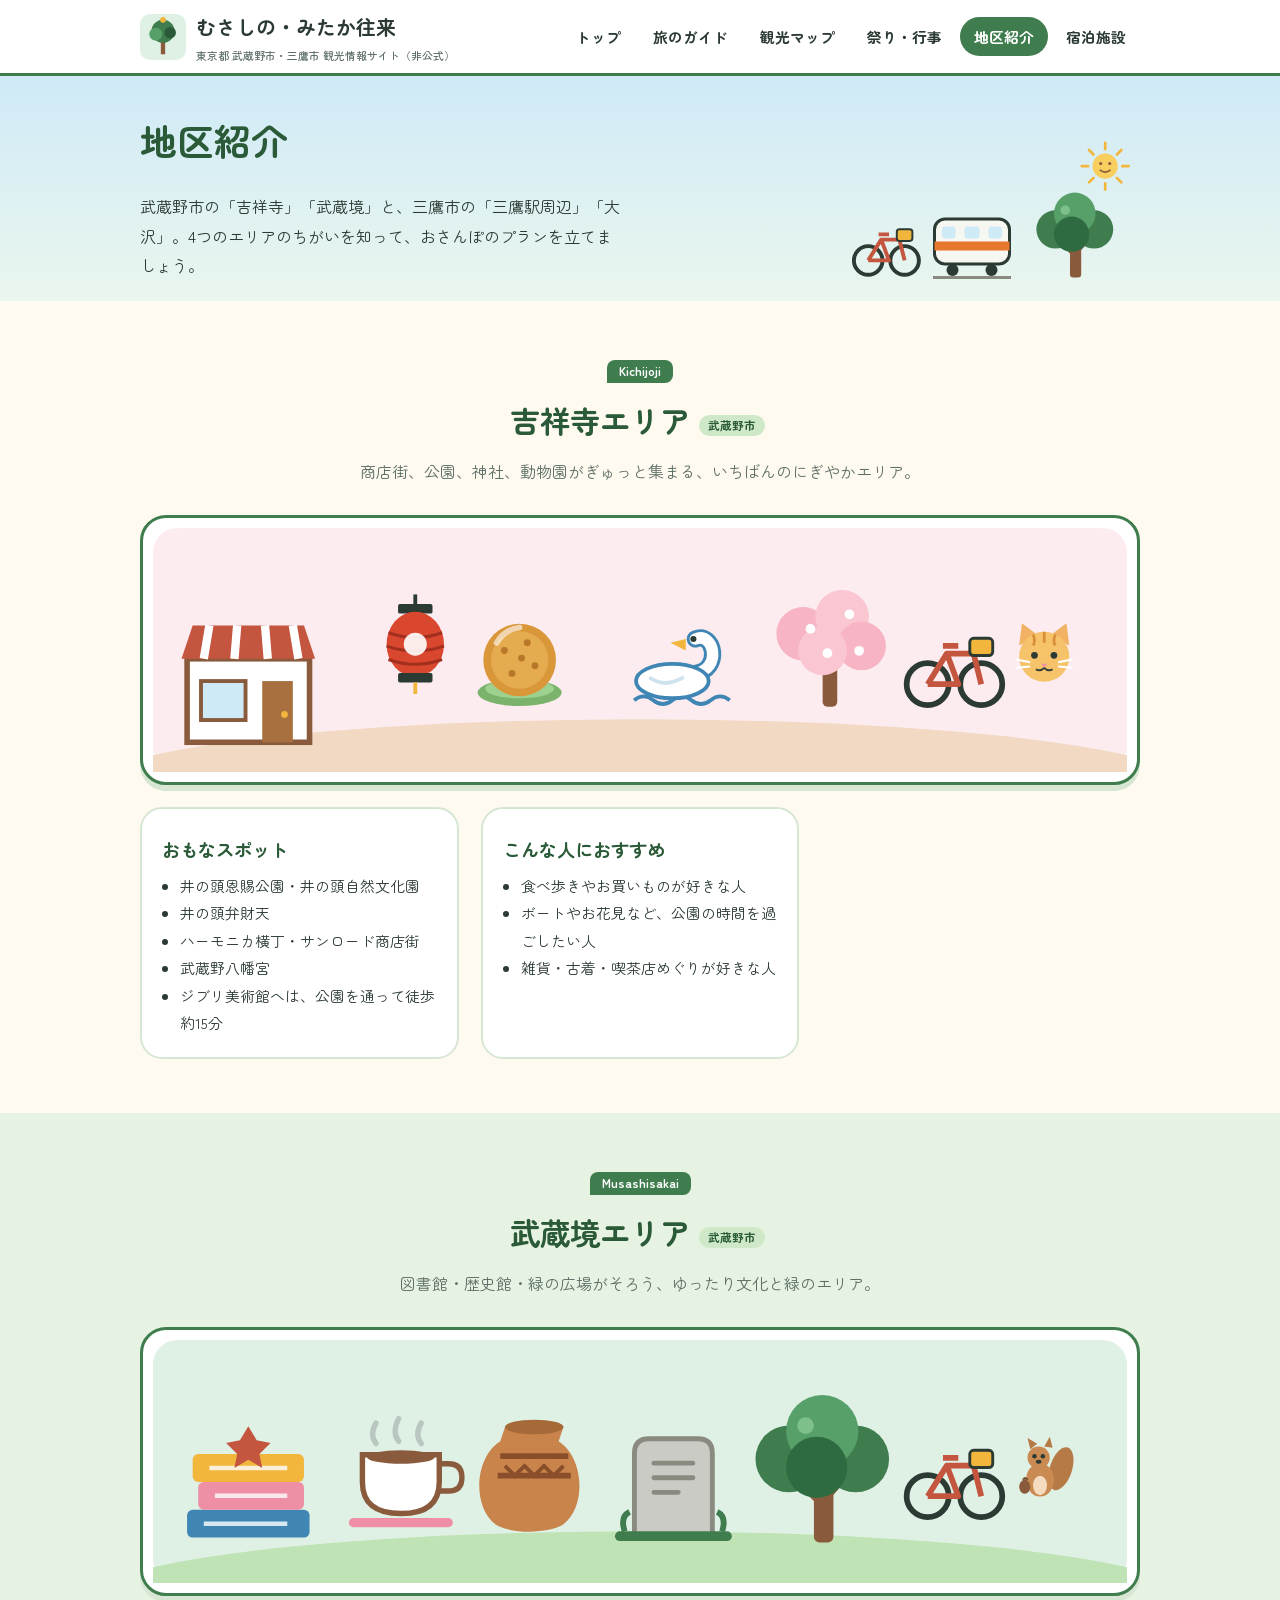
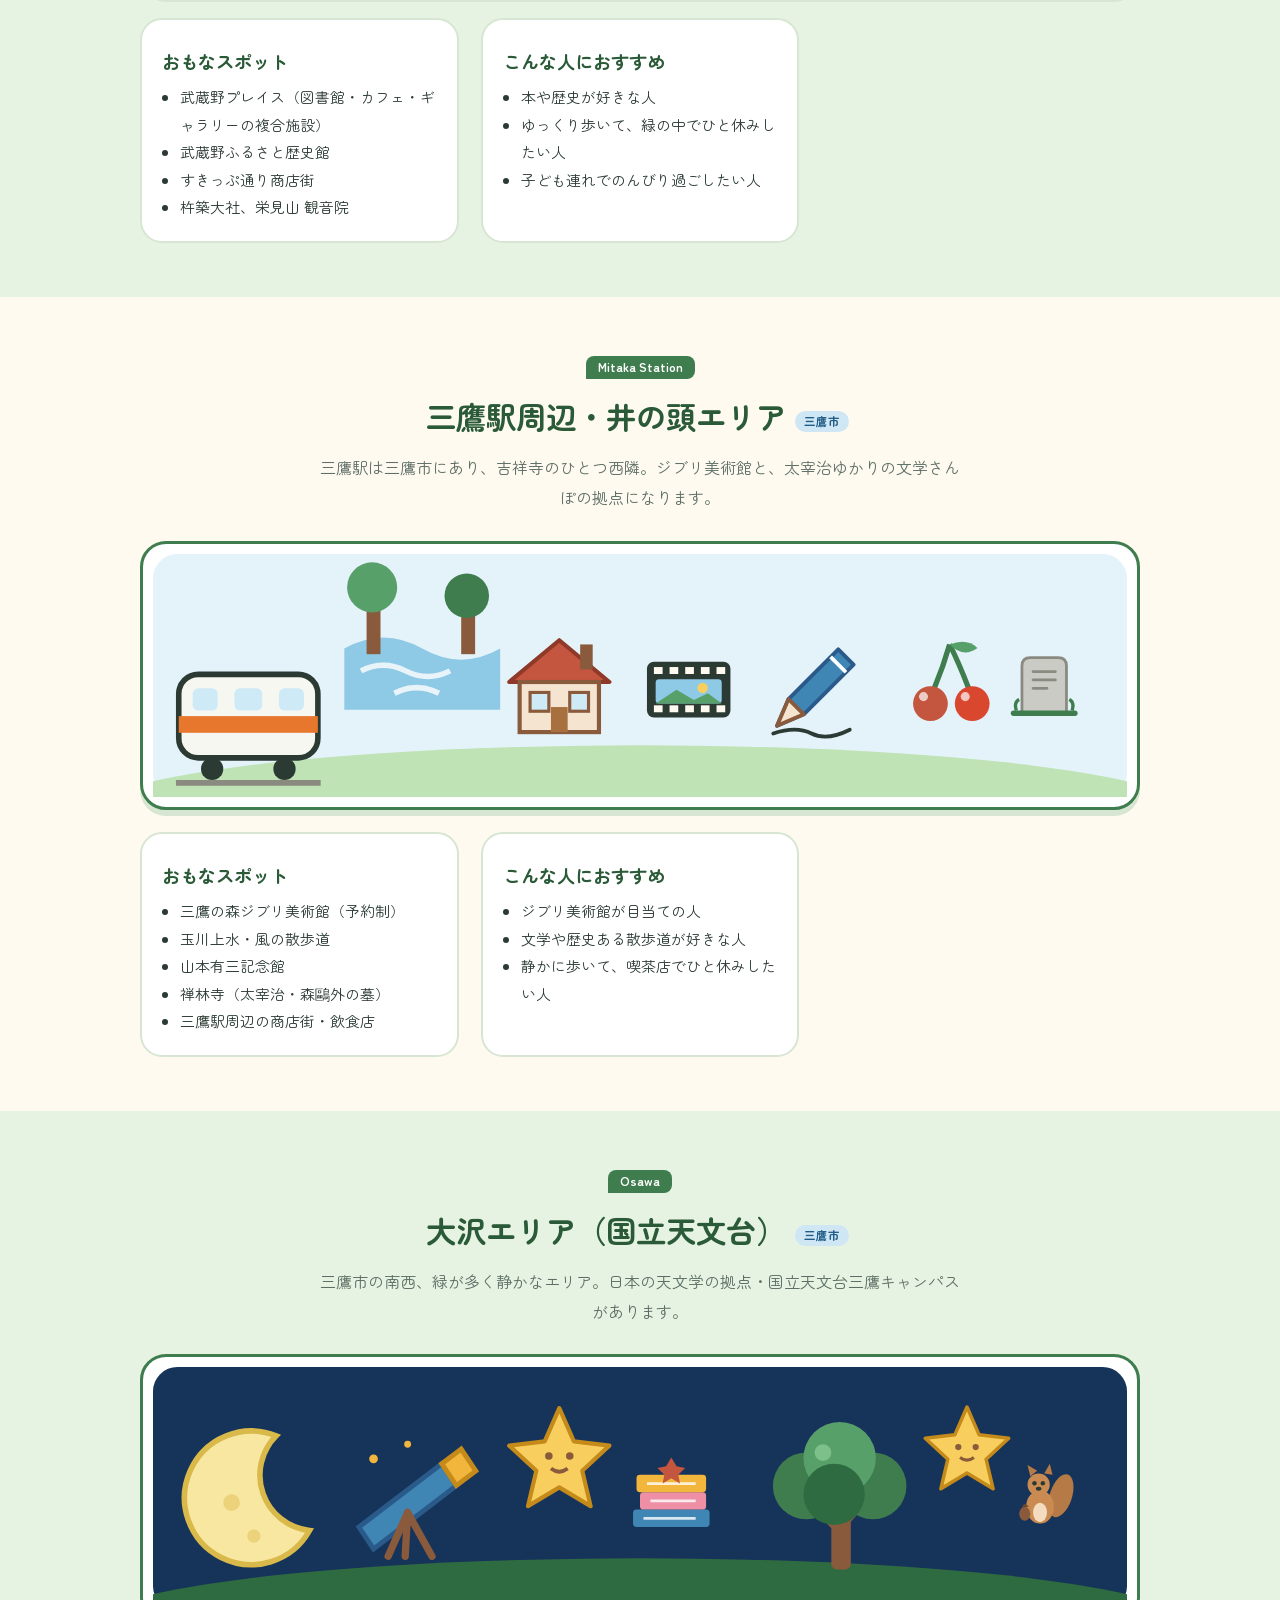
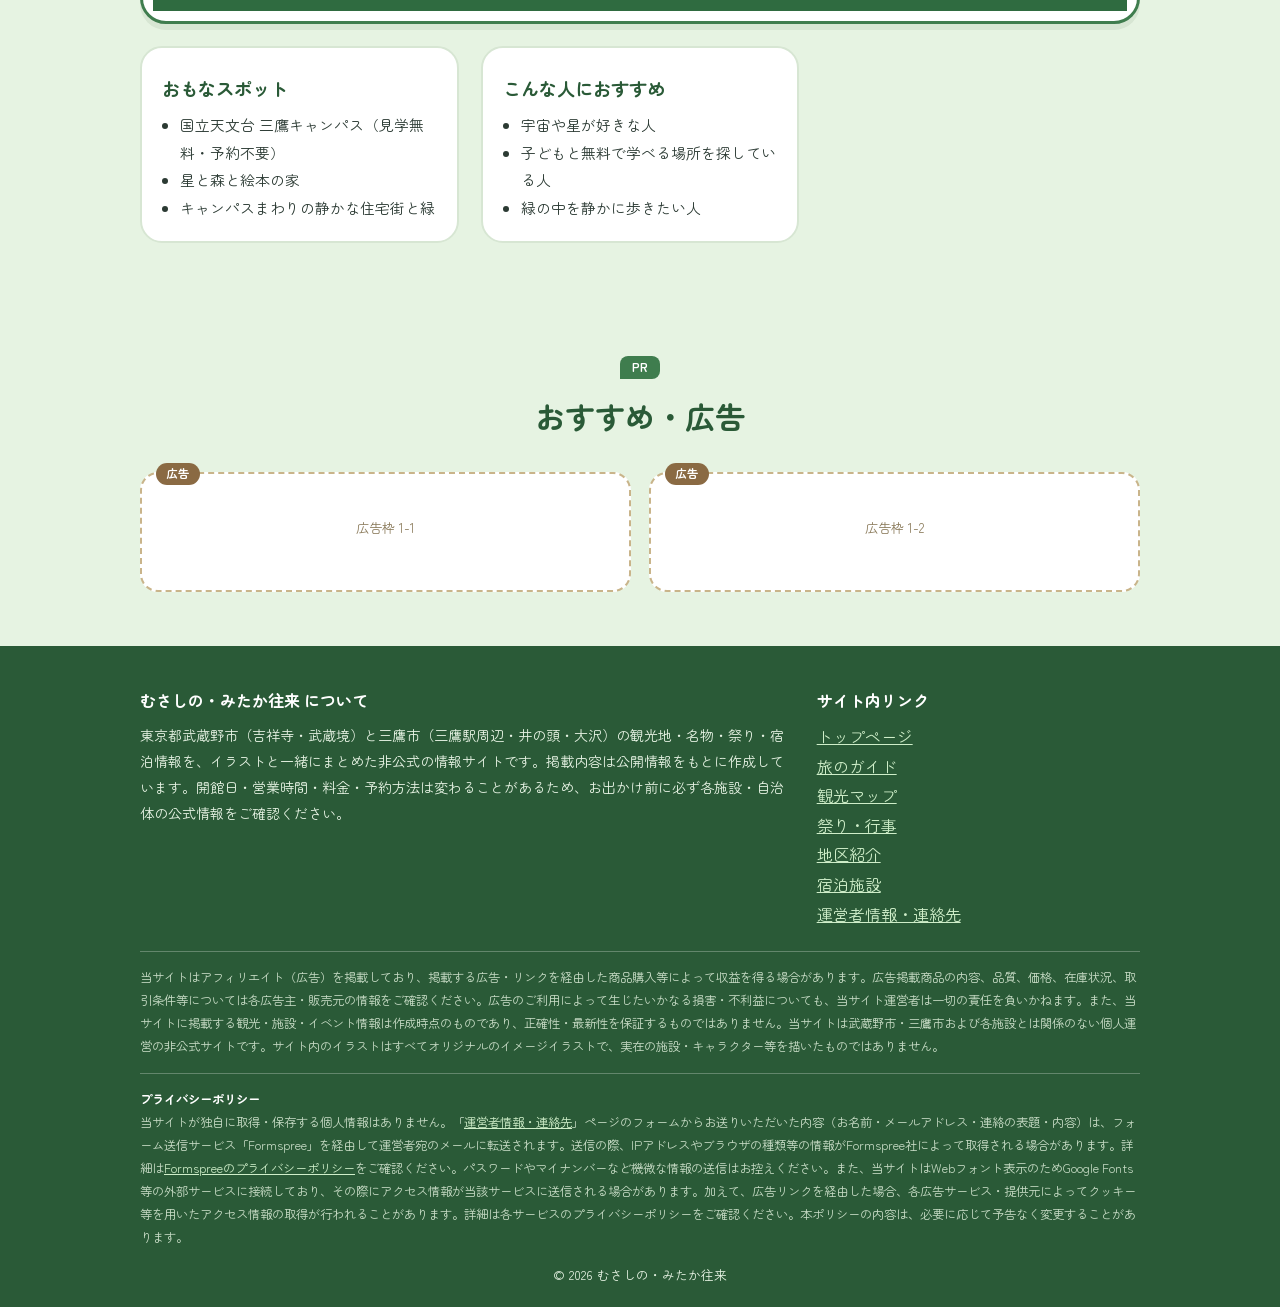
==== commit 59322b92: "Add files via upload" ====
--- a/areas.html
+++ b/areas.html
@@ -30,7 +30,7 @@
 <section class="section alt"><div class="wrap">
 <div class="section-head"><span class="tag">Musashisakai</span><h2>武蔵境エリア <span class="chip m">武蔵野市</span></h2><p>図書館・歴史館・緑の広場がそろう、ゆったり文化と緑のエリア。</p></div>
 <div class="mapbox" style="margin-bottom:22px"><svg viewBox="0 0 560 140" aria-hidden="true"><rect width="560" height="140" rx="14" fill="#dff0e4"/><ellipse cx="280" cy="150" rx="320" ry="40" fill="#bfe3b4"/><g transform="translate(10 40) scale(1.6)"><rect x="6" y="36" width="44" height="10" rx="2" fill="#3f86b5"/><rect x="10" y="26" width="38" height="10" rx="2" fill="#ee8fa6"/><rect x="8" y="16" width="40" height="10" rx="2" fill="#f2b63c"/><path d="M12 41h30M16 31h26M14 21h28" stroke="#fff" stroke-width="1.6" opacity=".8"/><path d="M28 6l3 5 5 1-4 4 1 5-5-3-5 3 1-5-4-4 5-1z" fill="#c4553f"/></g><g transform="translate(110 40) scale(1.3)"><path d="M14 6q-3 5 0 9M24 4q-3 6 0 10M34 6q-3 5 0 9" stroke="#b9c7c0" stroke-width="2.4" fill="none" stroke-linecap="round"/><path d="M8 20h34v12q0 14-17 14T8 32z" fill="#fff" stroke="#8a5a3c" stroke-width="2.4"/><path d="M42 24h4q6 0 6 6t-6 6h-5" stroke="#8a5a3c" stroke-width="2.4" fill="none"/><ellipse cx="25" cy="21" rx="15" ry="3" fill="#8a5a3c"/><path d="M4 50h42" stroke="#ee8fa6" stroke-width="4" stroke-linecap="round"/></g><g transform="translate(180 36) scale(1.4)"><path d="M16 10h24l-2 6c10 6 12 26 2 34-6 4-22 4-28 0-10-8-8-28 2-34z" fill="#c9844c"/><path d="M14 22h28M13 30h30" stroke="#8a4f2a" stroke-width="2.4" fill="none"/><path d="M16 26l4 4 4-4 4 4 4-4 4 4 4-4" stroke="#8a4f2a" stroke-width="1.6" fill="none"/><ellipse cx="28" cy="10" rx="12" ry="3" fill="#a66a38"/></g><g transform="translate(260 40) scale(1.4)"><path d="M12 52V18q0-6 6-6h20q6 0 6 6v34z" fill="#c9cbc4" stroke="#8a8a80" stroke-width="2"/><path d="M20 22h16M20 28h16M20 34h10" stroke="#8a8a80" stroke-width="2" stroke-linecap="round"/><path d="M6 52h44" stroke="#3f7d4e" stroke-width="4" stroke-linecap="round"/><path d="M8 50q-2-6 2-8M48 50q2-6-2-8" stroke="#3f7d4e" stroke-width="2.4" fill="none"/></g><g transform="translate(340 30) scale(1.6)"><rect x="25" y="30" width="7" height="24" rx="2" fill="#8a5a3c"/><path d="M28 40l-8-8M29 38l8-9" stroke="#8a5a3c" stroke-width="3" fill="none"/><circle cx="16" cy="24" r="12" fill="#3f7d4e"/><circle cx="40" cy="24" r="12" fill="#3f7d4e"/><circle cx="28" cy="14" r="13" fill="#58a06a"/><circle cx="26" cy="27" r="11" fill="#2f6b40"/><circle cx="22" cy="12" r="3" fill="#7dc08a"/></g><g transform="translate(430 48) scale(1.1)"><circle cx="14" cy="38" r="11" fill="none" stroke="#2b3a33" stroke-width="3"/><circle cx="42" cy="38" r="11" fill="none" stroke="#2b3a33" stroke-width="3"/><path d="M14 38l10-16h14l4 16M24 22l6 16h-16M22 18h8" stroke="#c4553f" stroke-width="3" fill="none" stroke-linejoin="round"/><rect x="36" y="14" width="12" height="9" rx="2" fill="#f2b63c" stroke="#2b3a33" stroke-width="1.5"/></g><g transform="translate(490 50) scale(0.8)"><ellipse cx="40" cy="30" rx="8" ry="16" fill="#b57a45" transform="rotate(18 40 30)"/><ellipse cx="25" cy="38" rx="10" ry="12" fill="#c98b52"/><ellipse cx="25" cy="42" rx="5" ry="7" fill="#f3dcc0"/><circle cx="24" cy="22" r="8" fill="#c98b52"/><path d="M18 16l-2-8 7 4zM28 14l4-7 2 8z" fill="#b57a45"/><circle cx="21" cy="21" r="1.6" fill="#2b3a33"/><circle cx="27" cy="21" r="1.6" fill="#2b3a33"/><ellipse cx="24" cy="25" rx="2" ry="1.4" fill="#2b3a33"/><ellipse cx="14" cy="43" rx="4" ry="5" fill="#8a5a3c"/><path d="M12 38q2-4 5 0z" fill="#6b4a2a"/></g></svg></div>
-<div class="grid"><div class="card"><h3>おもなスポット</h3><ul><li>武蔵野プレイス（図書館・カフェ・ギャラリーの複合施設）</li><li>武蔵野ふるさと歴史館</li><li>すきっぷ通り商店街</li><li>国木田独歩の碑</li><li>杵築大社、栄見山 観音院</li></ul></div><div class="card"><h3>こんな人におすすめ</h3><ul><li>本や歴史が好きな人</li><li>ゆっくり歩いて、緑の中でひと休みしたい人</li><li>子ども連れでのんびり過ごしたい人</li></ul></div></div>
+<div class="grid"><div class="card"><h3>おもなスポット</h3><ul><li>武蔵野プレイス（図書館・カフェ・ギャラリーの複合施設）</li><li>武蔵野ふるさと歴史館</li><li>すきっぷ通り商店街</li><li>杵築大社、栄見山 観音院</li></ul></div><div class="card"><h3>こんな人におすすめ</h3><ul><li>本や歴史が好きな人</li><li>ゆっくり歩いて、緑の中でひと休みしたい人</li><li>子ども連れでのんびり過ごしたい人</li></ul></div></div>
 </div></section>
 <section class="section"><div class="wrap">
 <div class="section-head"><span class="tag">Mitaka Station</span><h2>三鷹駅周辺・井の頭エリア <span class="chip t">三鷹市</span></h2><p>三鷹駅は三鷹市にあり、吉祥寺のひとつ西隣。ジブリ美術館と、太宰治ゆかりの文学さんぽの拠点になります。</p></div>
--- a/style.css
+++ b/style.css
@@ -136,3 +136,22 @@
   .tbl.stack th{border-bottom:0;padding-bottom:2px;white-space:normal}
   .tbl.stack td{padding-top:2px;overflow-wrap:anywhere}
 }
+
+/* ---- map pins & Google Maps links ---- */
+svg a.pin{cursor:pointer}
+svg a.pin .pin-c{transition:r .15s}
+svg a.pin:hover .pin-c,svg a.pin:focus-visible .pin-c{r:18;stroke:#f2b63c}
+svg a.pin:focus{outline:none}
+.spot-list{display:grid;grid-template-columns:repeat(auto-fill,minmax(300px,1fr));gap:16px;margin-top:22px}
+.spot{background:#fff;border:2px solid var(--line);border-radius:18px;padding:14px 18px;scroll-margin-top:90px}
+.spot:target{border-color:var(--sun);box-shadow:0 0 0 4px #f2b63c55}
+.spot-head{display:flex;align-items:center;gap:8px;flex-wrap:wrap}
+.spot-head b{flex:none;width:30px;height:30px;line-height:30px;text-align:center;border-radius:50%;color:#fff;font-size:.95rem}
+.spot-head h3{margin:0;font-size:1.05rem;color:var(--green-d);flex:1 1 140px}
+.spot p{margin:8px 0 0;font-size:.92rem}
+.gm-line{margin-top:10px!important;display:flex;gap:12px;align-items:center;flex-wrap:wrap}
+a.gmap{display:inline-block;background:#fff;color:#1a5fb4;border:2px solid #1a5fb4;border-radius:999px;padding:2px 14px;font-size:.85rem;font-weight:700;text-decoration:none}
+a.gmap:hover{background:#1a5fb4;color:#fff}
+.to-map{font-size:.8rem;color:var(--sub)}
+.sr{position:absolute;left:-9999px}
+.card .gm-line{margin-top:12px!important}
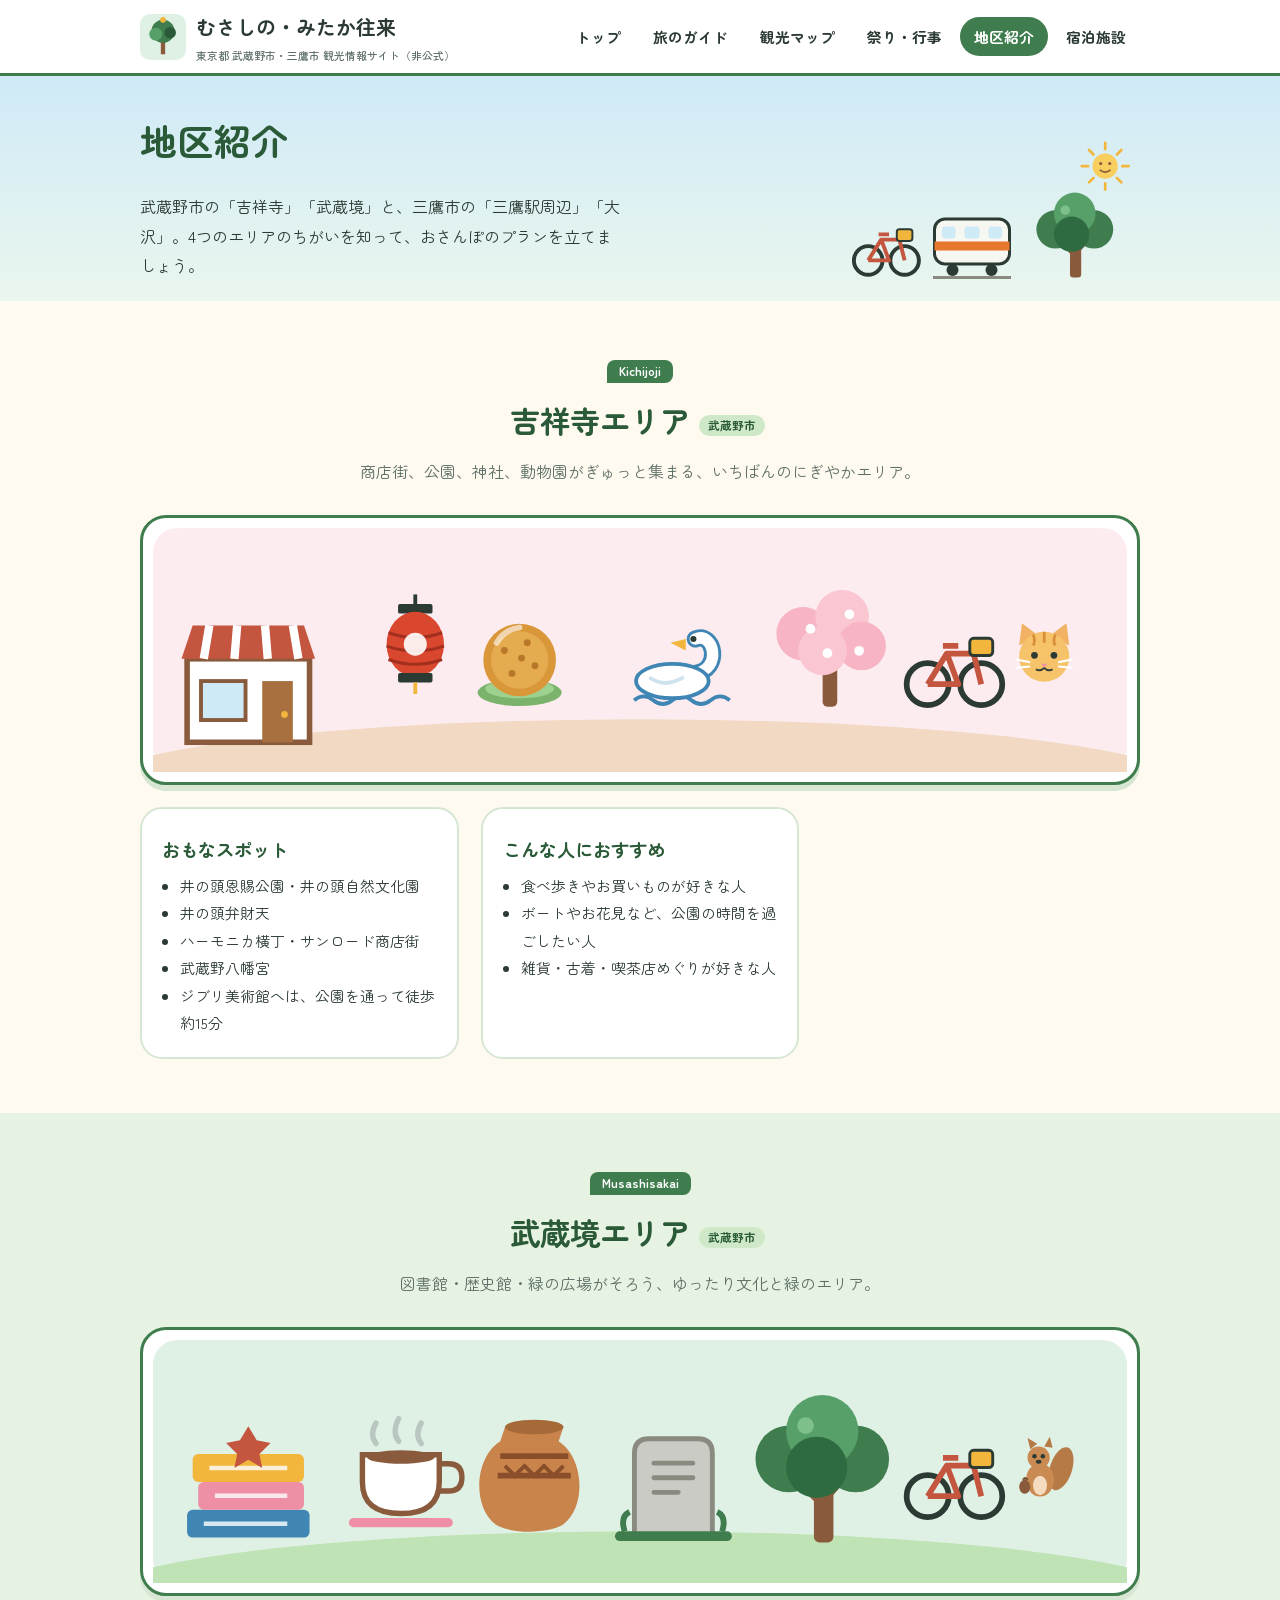
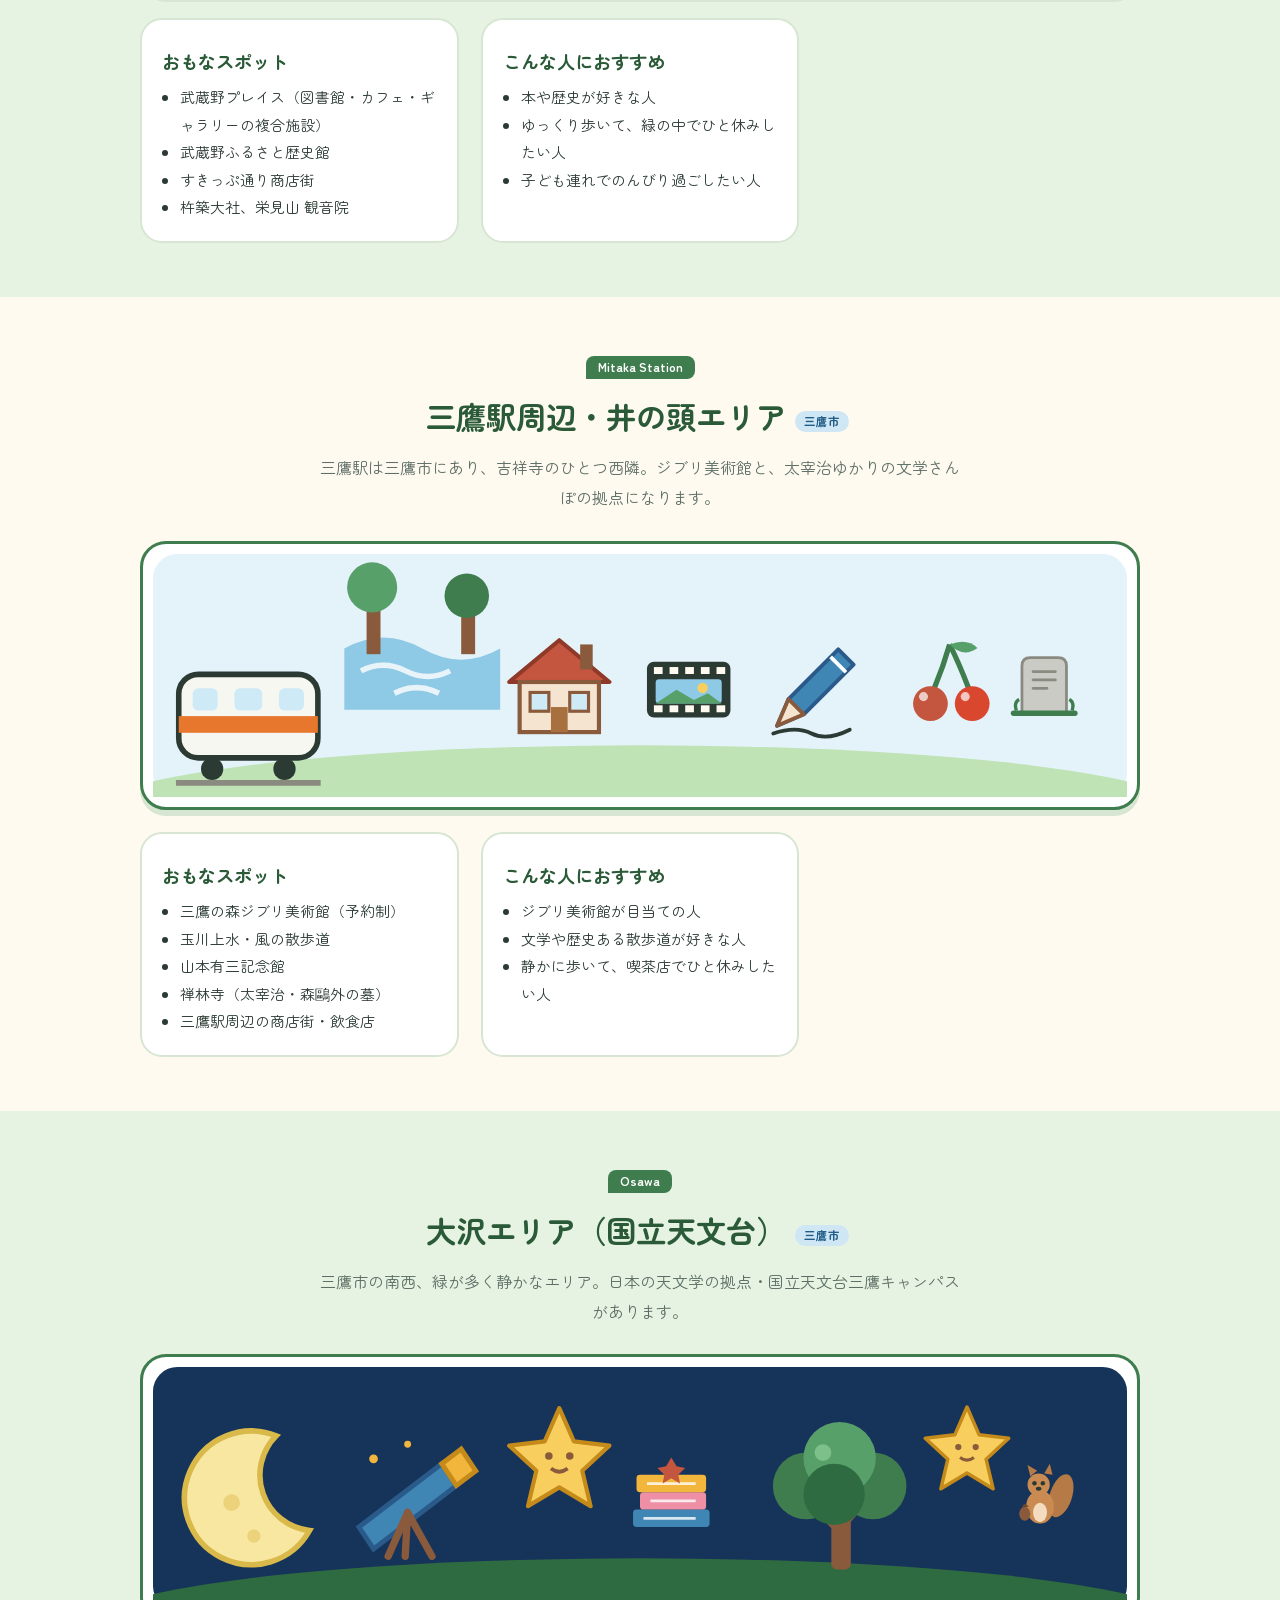
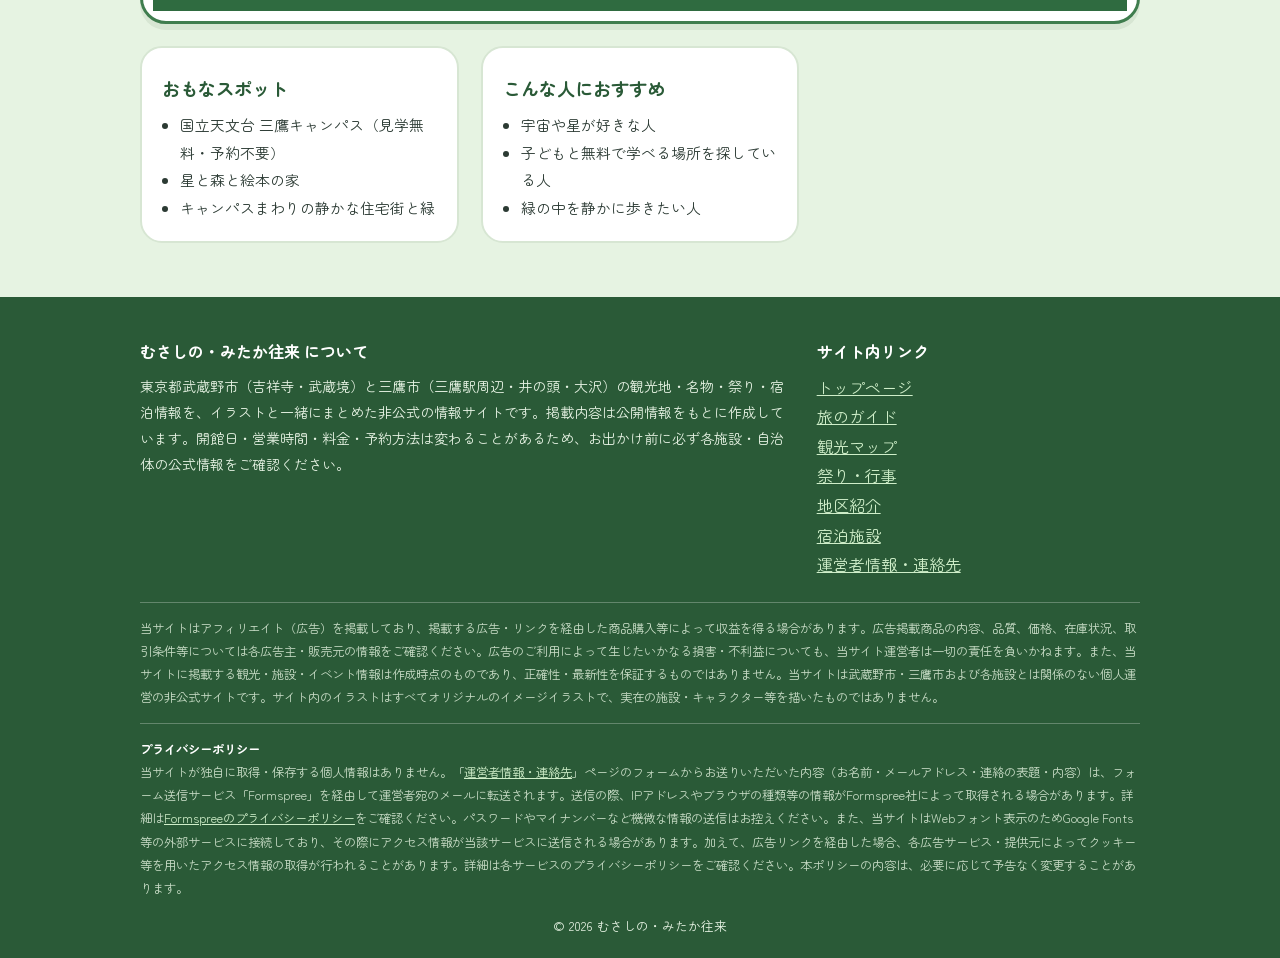
==== commit baf98fc9: "Add files via upload" ====
--- a/areas.html
+++ b/areas.html
@@ -42,19 +42,15 @@
 <div class="mapbox" style="margin-bottom:22px"><svg viewBox="0 0 560 140" aria-hidden="true"><rect width="560" height="140" rx="14" fill="#16335a"/><ellipse cx="280" cy="150" rx="320" ry="40" fill="#2f6b40"/><g transform="translate(10 30) scale(1.6)"><path d="M38 6A24 24 0 1 0 50 40 20 20 0 0 1 38 6z" fill="#f8e7a1" stroke="#d9b94a" stroke-width="2"/><circle cx="22" cy="30" r="3" fill="#ecd27a"/><circle cx="30" cy="42" r="2.4" fill="#ecd27a"/></g><g transform="translate(110 36) scale(1.4)"><path d="M6 40L40 14l6 9L12 49z" fill="#3f86b5" stroke="#2a5a8a" stroke-width="2"/><path d="M40 14l8-6 6 9-8 6z" fill="#f2b63c" stroke="#c48a1a" stroke-width="2"/><path d="M26 34l-8 18M26 34l10 18M26 34l-1 18" stroke="#8a5a3c" stroke-width="3" stroke-linecap="round"/><circle cx="12" cy="12" r="1.8" fill="#f2b63c"/><circle cx="26" cy="6" r="1.4" fill="#f2b63c"/></g><g transform="translate(200 20) scale(1.2)"><path d="M28 3l7 16 17 2-13 12 4 17-15-9-15 9 4-17L4 21l17-2z" fill="#f8cf5e" stroke="#c48a1a" stroke-width="2" stroke-linejoin="round"/><circle cx="23" cy="26" r="1.8" fill="#8a5a3c"/><circle cx="33" cy="26" r="1.8" fill="#8a5a3c"/><path d="M24 32q4 3 8 0" stroke="#8a5a3c" stroke-width="1.8" fill="none"/></g><g transform="translate(270 46) scale(1.0)"><rect x="6" y="36" width="44" height="10" rx="2" fill="#3f86b5"/><rect x="10" y="26" width="38" height="10" rx="2" fill="#ee8fa6"/><rect x="8" y="16" width="40" height="10" rx="2" fill="#f2b63c"/><path d="M12 41h30M16 31h26M14 21h28" stroke="#fff" stroke-width="1.6" opacity=".8"/><path d="M28 6l3 5 5 1-4 4 1 5-5-3-5 3 1-5-4-4 5-1z" fill="#c4553f"/></g><g transform="translate(350 30) scale(1.6)"><rect x="25" y="30" width="7" height="24" rx="2" fill="#8a5a3c"/><path d="M28 40l-8-8M29 38l8-9" stroke="#8a5a3c" stroke-width="3" fill="none"/><circle cx="16" cy="24" r="12" fill="#3f7d4e"/><circle cx="40" cy="24" r="12" fill="#3f7d4e"/><circle cx="28" cy="14" r="13" fill="#58a06a"/><circle cx="26" cy="27" r="11" fill="#2f6b40"/><circle cx="22" cy="12" r="3" fill="#7dc08a"/></g><g transform="translate(440 20) scale(1.0)"><path d="M28 3l7 16 17 2-13 12 4 17-15-9-15 9 4-17L4 21l17-2z" fill="#f8cf5e" stroke="#c48a1a" stroke-width="2" stroke-linejoin="round"/><circle cx="23" cy="26" r="1.8" fill="#8a5a3c"/><circle cx="33" cy="26" r="1.8" fill="#8a5a3c"/><path d="M24 32q4 3 8 0" stroke="#8a5a3c" stroke-width="1.8" fill="none"/></g><g transform="translate(490 50) scale(0.8)"><ellipse cx="40" cy="30" rx="8" ry="16" fill="#b57a45" transform="rotate(18 40 30)"/><ellipse cx="25" cy="38" rx="10" ry="12" fill="#c98b52"/><ellipse cx="25" cy="42" rx="5" ry="7" fill="#f3dcc0"/><circle cx="24" cy="22" r="8" fill="#c98b52"/><path d="M18 16l-2-8 7 4zM28 14l4-7 2 8z" fill="#b57a45"/><circle cx="21" cy="21" r="1.6" fill="#2b3a33"/><circle cx="27" cy="21" r="1.6" fill="#2b3a33"/><ellipse cx="24" cy="25" rx="2" ry="1.4" fill="#2b3a33"/><ellipse cx="14" cy="43" rx="4" ry="5" fill="#8a5a3c"/><path d="M12 38q2-4 5 0z" fill="#6b4a2a"/></g></svg></div>
 <div class="grid"><div class="card"><h3>おもなスポット</h3><ul><li>国立天文台 三鷹キャンパス（見学無料・予約不要）</li><li>星と森と絵本の家</li><li>キャンパスまわりの静かな住宅街と緑</li></ul></div><div class="card"><h3>こんな人におすすめ</h3><ul><li>宇宙や星が好きな人</li><li>子どもと無料で学べる場所を探している人</li><li>緑の中を静かに歩きたい人</li></ul></div></div>
 </div></section>
-<section class="section alt" aria-label="広告">
+<section class="section alt" aria-label="広告" hidden>
 <div class="wrap">
 <div class="section-head"><span class="tag">PR</span><h2>おすすめ・広告</h2></div>
-<div class="ad-row"><div class="ad-slot">
+<div class="ad-row"><div class="ad-slot" data-ad-slot="ad9" hidden>
 <span class="ad-label">広告</span>
-<!-- ▼ アフィリエイト広告 1-1 ここにコードを貼り付け（貼ったら下の「広告枠」の行は削除） -->
-<span class="ad-note">広告枠 1-1</span>
-<!-- ▲ ここまで -->
-</div><div class="ad-slot">
+<div class="ad-body"></div>
+</div><div class="ad-slot" data-ad-slot="ad10" hidden>
 <span class="ad-label">広告</span>
-<!-- ▼ アフィリエイト広告 1-2 ここにコードを貼り付け（貼ったら下の「広告枠」の行は削除） -->
-<span class="ad-note">広告枠 1-2</span>
-<!-- ▲ ここまで -->
+<div class="ad-body"></div>
 </div></div>
 </div>
 </section>
@@ -88,5 +84,6 @@
 <script>
 (function(){var s=2026,c=new Date().getFullYear(),e=document.getElementById('copyright-text');if(e){e.textContent='\u00A9 '+(c>s?s+'-'+c:s)+' むさしの・みたか往来';}})();
 </script>
+<script src="ads.js" defer></script>
 </body>
 </html>
--- a/style.css
+++ b/style.css
@@ -155,3 +155,10 @@
 .to-map{font-size:.8rem;color:var(--sub)}
 .sr{position:absolute;left:-9999px}
 .card .gm-line{margin-top:12px!important}
+
+/* ---- 広告表示（ads.js 用） ---- */
+[hidden]{display:none !important}
+.ad-body{margin-top:12px;text-align:center}
+.ad-body img{max-width:100%;height:auto}
+.ad-slot[data-rendered]{border-style:solid}
+.ad-row:has(.ad-slot[hidden]){grid-template-columns:1fr}
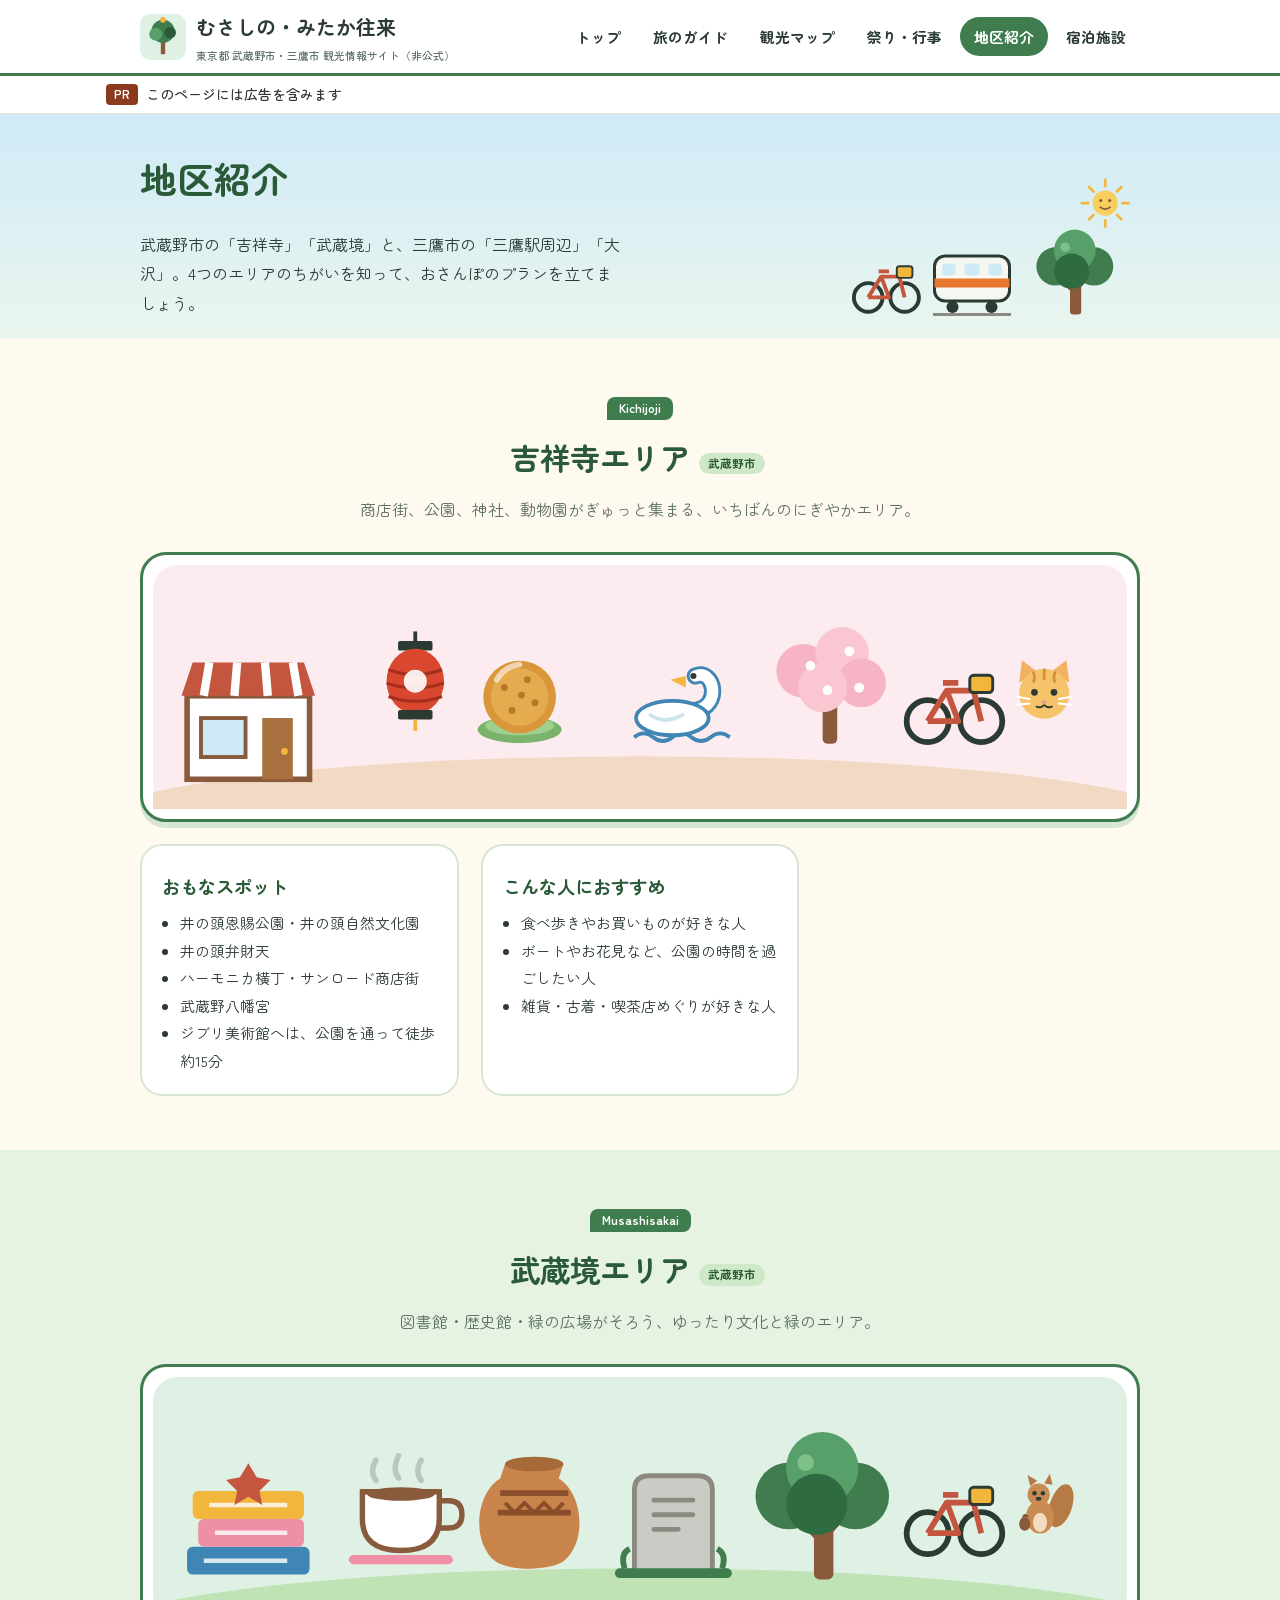
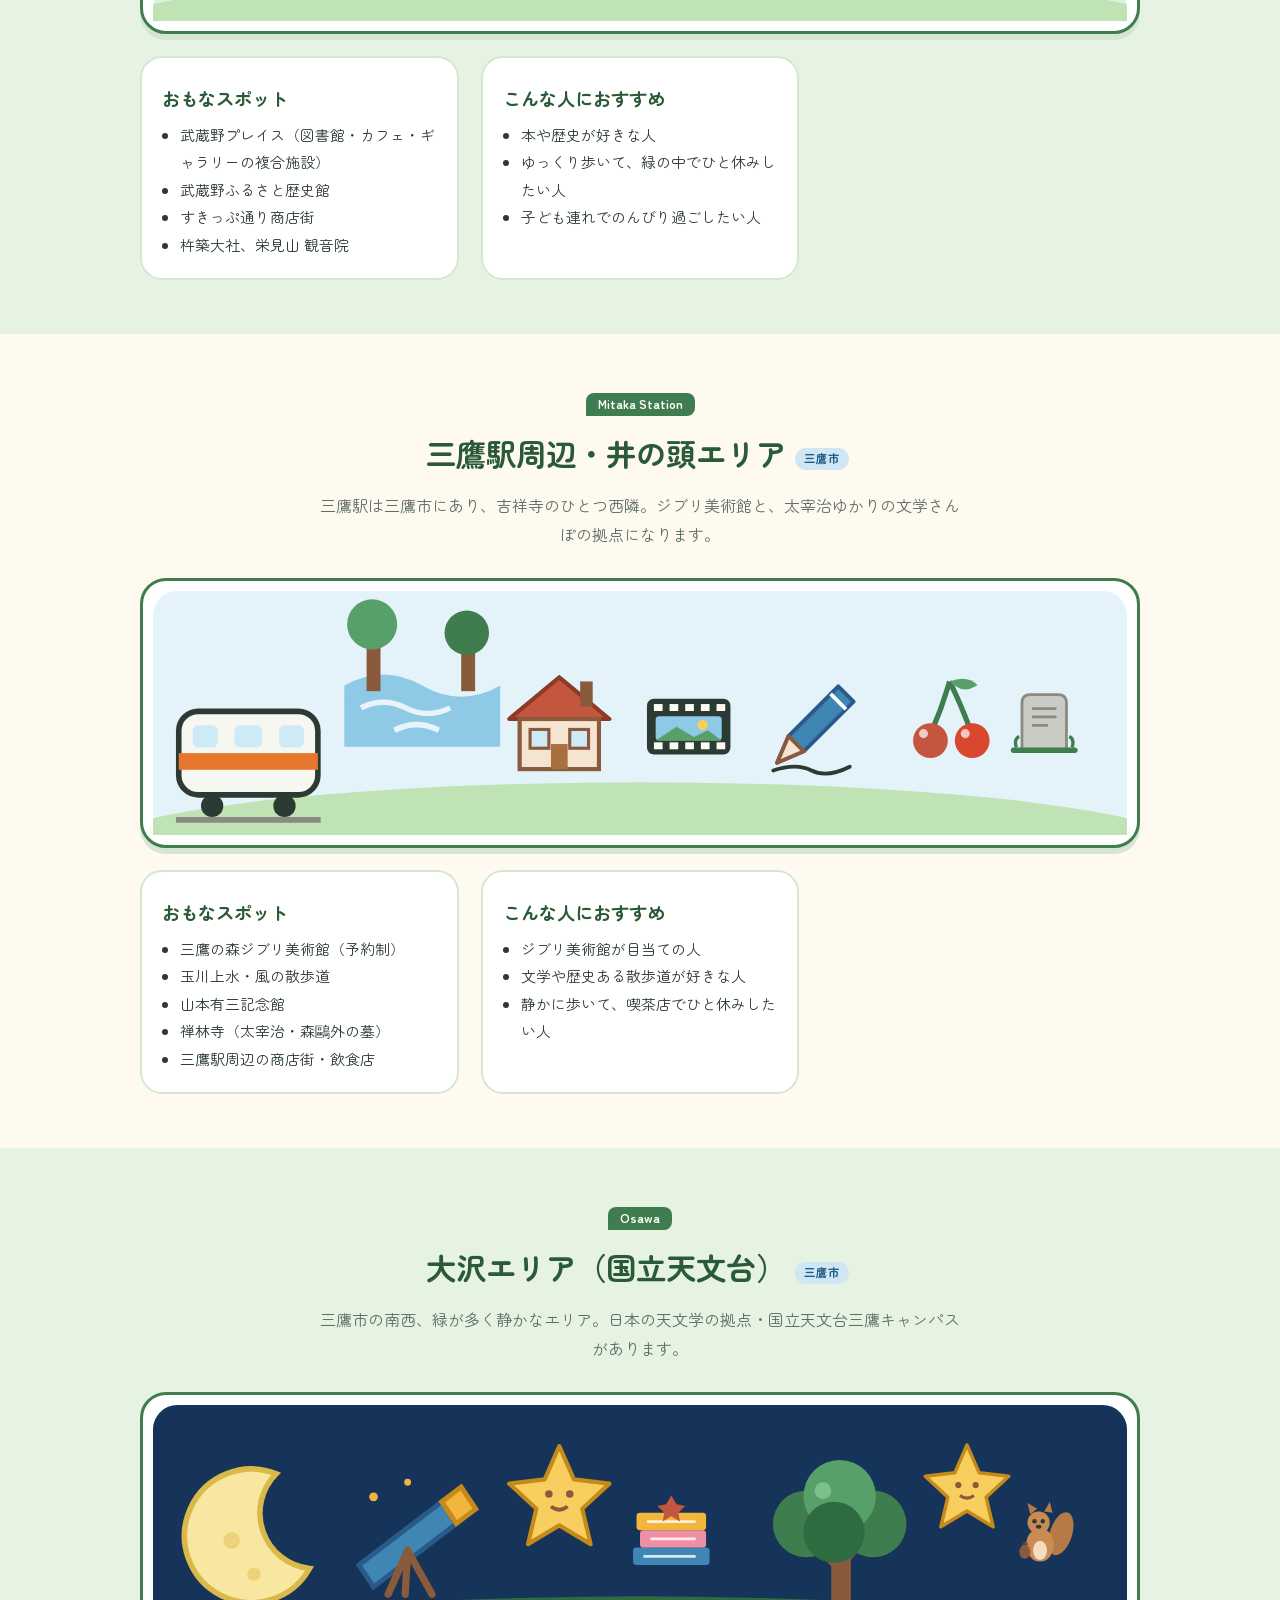
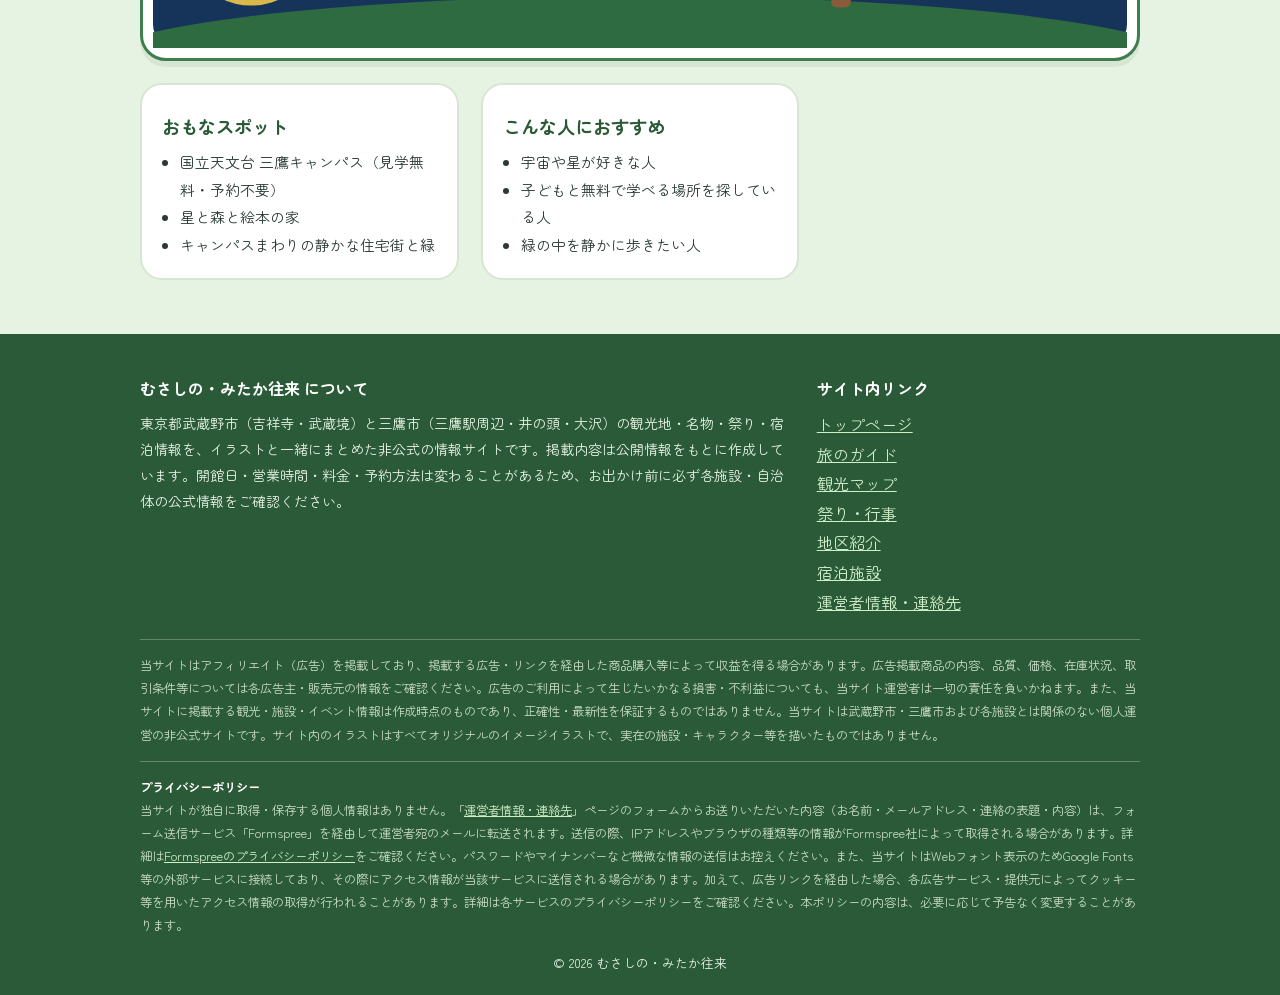
==== commit 09d02e72: "Add files via upload" ====
--- a/areas.html
+++ b/areas.html
@@ -21,6 +21,9 @@
 <nav class="main-nav"><a href="index.html">トップ</a><a href="guide.html">旅のガイド</a><a href="map.html">観光マップ</a><a href="matsuri.html">祭り・行事</a><a href="areas.html" class="active">地区紹介</a><a href="shukuhaku.html">宿泊施設</a></nav>
 </div>
 </header>
+<!-- PR表記（ステマ規制・楽天アフィリエイトの規約対応） -->
+<div class="pr-top" role="note" style="background:#fff;border-bottom:1px solid #e6dfd2;"><p style="max-width:1100px;margin:0 auto;padding:7px 16px;text-align:left;font-size:14px;line-height:1.6;color:#333;font-weight:500;"><b style="display:inline-block;background:#8a3a1d;color:#fff;border-radius:4px;padding:0 8px;margin-right:8px;font-size:12px;line-height:1.7;vertical-align:1px;">PR</b>このページには広告を含みます</p></div>
+
 <section class="page-hero"><div class="wrap"><div><h1>地区紹介</h1><p>武蔵野市の「吉祥寺」「武蔵境」と、三鷹市の「三鷹駅周辺」「大沢」。4つのエリアのちがいを知って、おさんぽのプランを立てましょう。</p></div><svg viewBox="0 0 300 160" aria-hidden="true"><g transform="translate(10 70) scale(1.3)"><circle cx="14" cy="38" r="11" fill="none" stroke="#2b3a33" stroke-width="3"/><circle cx="42" cy="38" r="11" fill="none" stroke="#2b3a33" stroke-width="3"/><path d="M14 38l10-16h14l4 16M24 22l6 16h-16M22 18h8" stroke="#c4553f" stroke-width="3" fill="none" stroke-linejoin="round"/><rect x="36" y="14" width="12" height="9" rx="2" fill="#f2b63c" stroke="#2b3a33" stroke-width="1.5"/></g><g transform="translate(90 60) scale(1.5)"><rect x="3" y="12" width="50" height="30" rx="7" fill="#f7f7f2" stroke="#2b3a33" stroke-width="2"/><rect x="3" y="27" width="50" height="6" fill="#e8772e"/><rect x="8" y="17" width="9" height="8" rx="2" fill="#cfeaf7"/><rect x="23" y="17" width="10" height="8" rx="2" fill="#cfeaf7"/><rect x="39" y="17" width="9" height="8" rx="2" fill="#cfeaf7"/><circle cx="15" cy="46" r="4" fill="#2b3a33"/><circle cx="41" cy="46" r="4" fill="#2b3a33"/><path d="M2 51h52" stroke="#8a8a80" stroke-width="2"/></g><g transform="translate(190 50) scale(1.6)"><rect x="25" y="30" width="7" height="24" rx="2" fill="#8a5a3c"/><path d="M28 40l-8-8M29 38l8-9" stroke="#8a5a3c" stroke-width="3" fill="none"/><circle cx="16" cy="24" r="12" fill="#3f7d4e"/><circle cx="40" cy="24" r="12" fill="#3f7d4e"/><circle cx="28" cy="14" r="13" fill="#58a06a"/><circle cx="26" cy="27" r="11" fill="#2f6b40"/><circle cx="22" cy="12" r="3" fill="#7dc08a"/></g><g transform="translate(240 0) scale(0.9)"><g stroke="#f2b63c" stroke-width="3" stroke-linecap="round"><path d="M28 2v7M28 47v7M2 28h7M47 28h7M10 10l5 5M41 41l5 5M46 10l-5 5M15 41l-5 5"/></g><circle cx="28" cy="28" r="14" fill="#f8cf5e"/><circle cx="23" cy="25" r="1.8" fill="#8a5a3c"/><circle cx="33" cy="25" r="1.8" fill="#8a5a3c"/><path d="M22 32q6 5 12 0" stroke="#8a5a3c" stroke-width="1.8" fill="none"/></g></svg></div></section>
 <section class="section"><div class="wrap">
 <div class="section-head"><span class="tag">Kichijoji</span><h2>吉祥寺エリア <span class="chip m">武蔵野市</span></h2><p>商店街、公園、神社、動物園がぎゅっと集まる、いちばんのにぎやかエリア。</p></div>
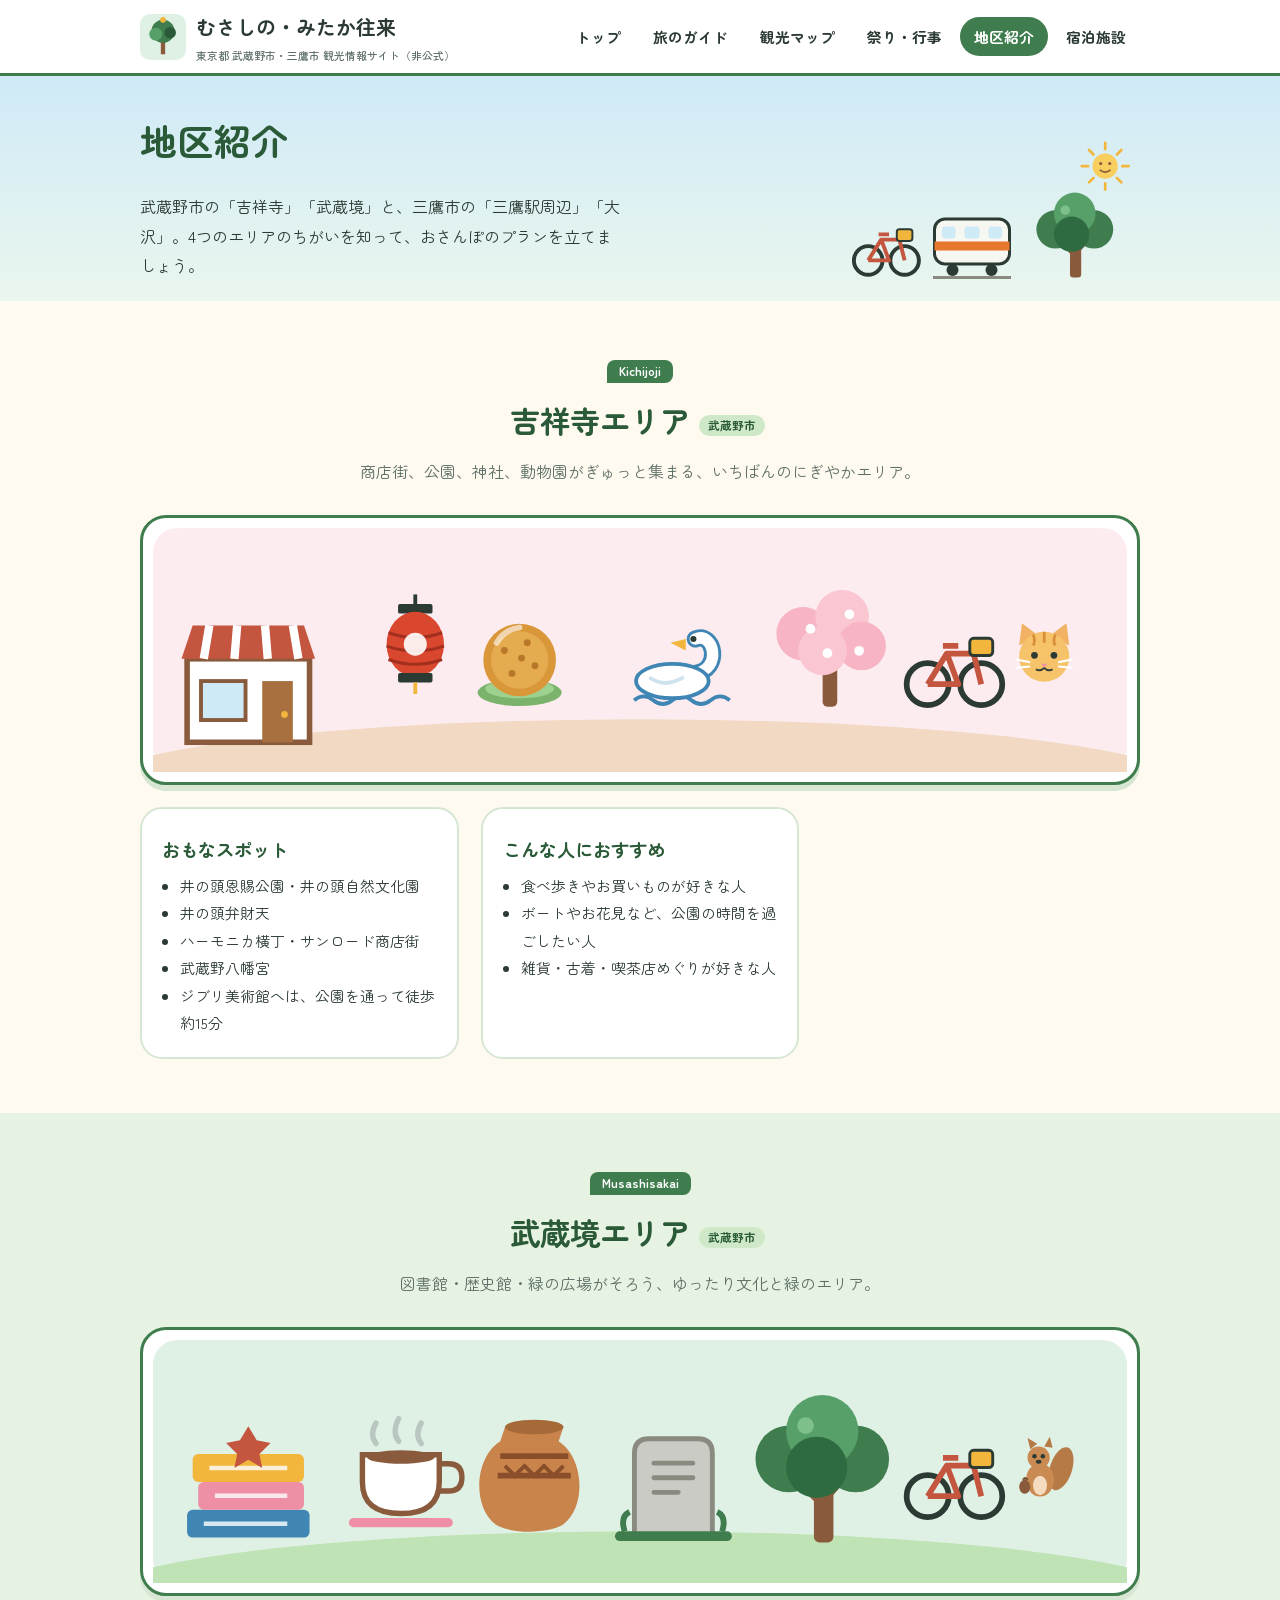
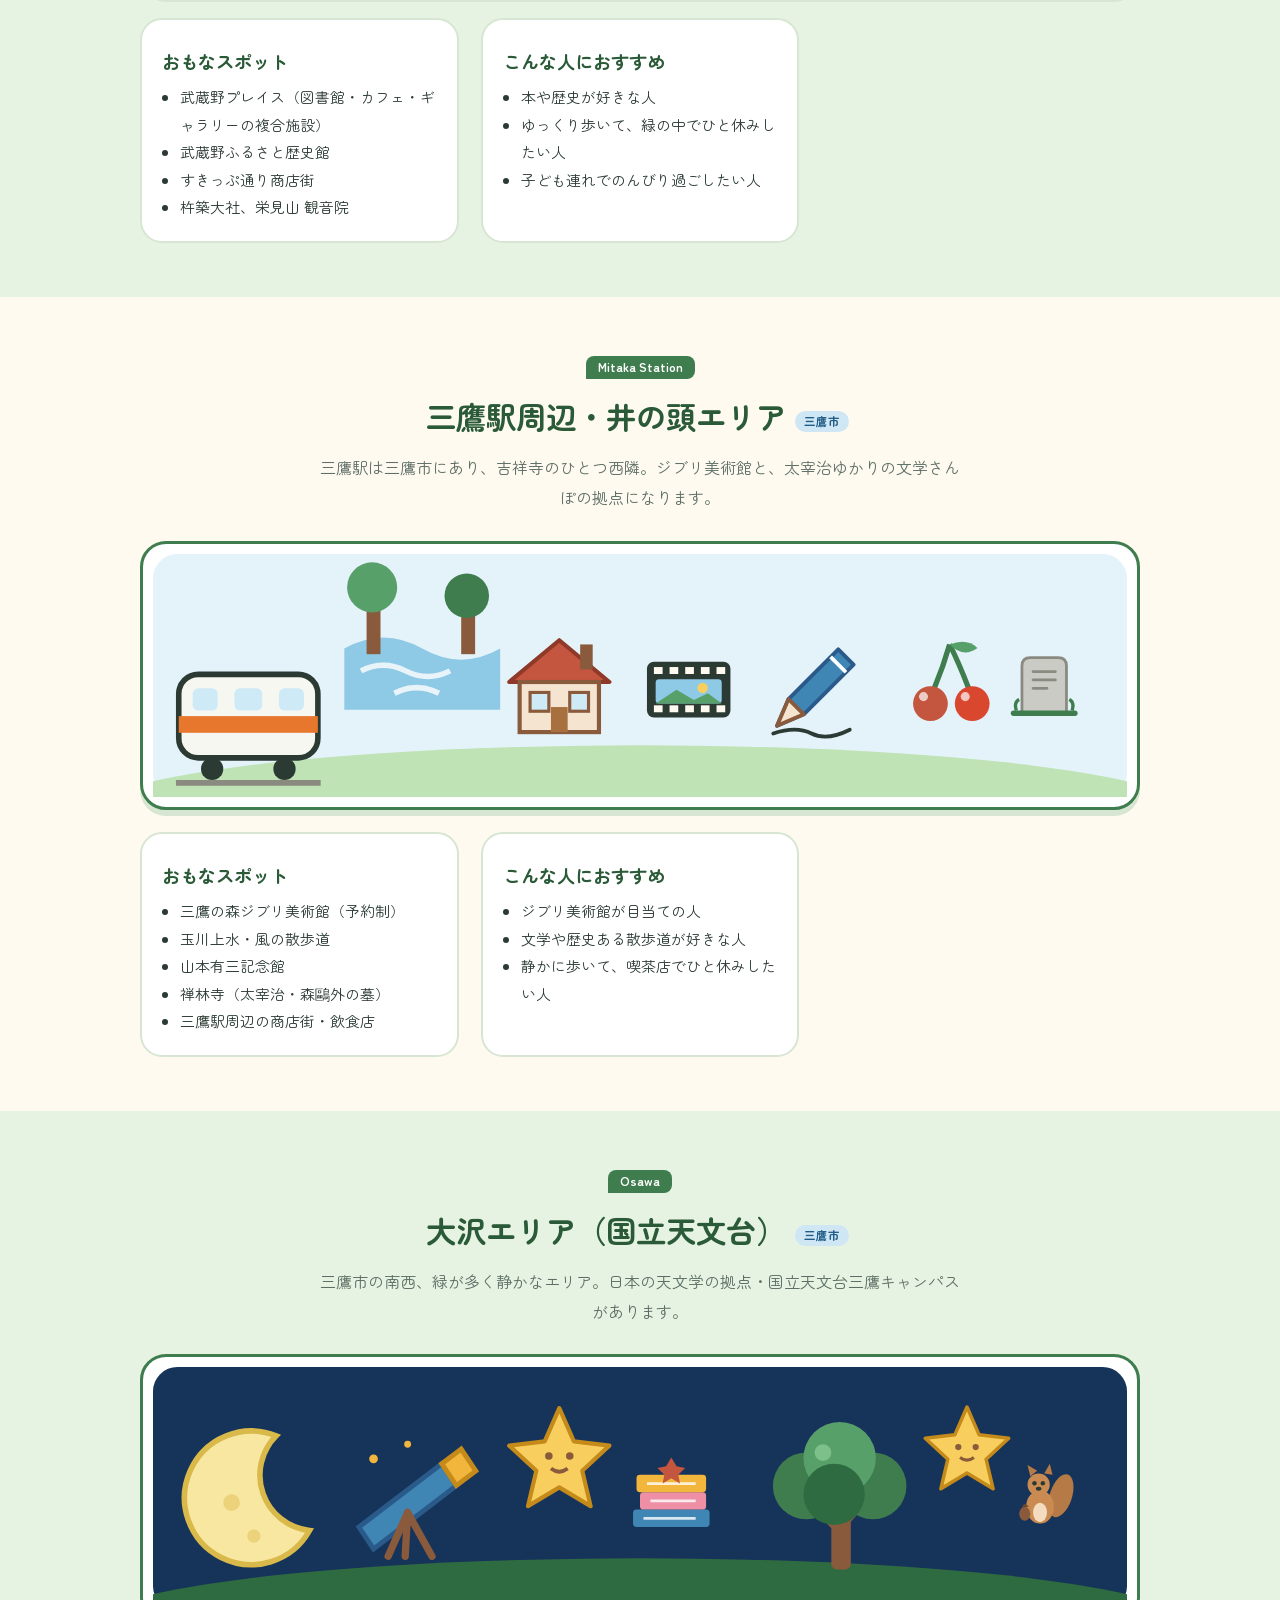
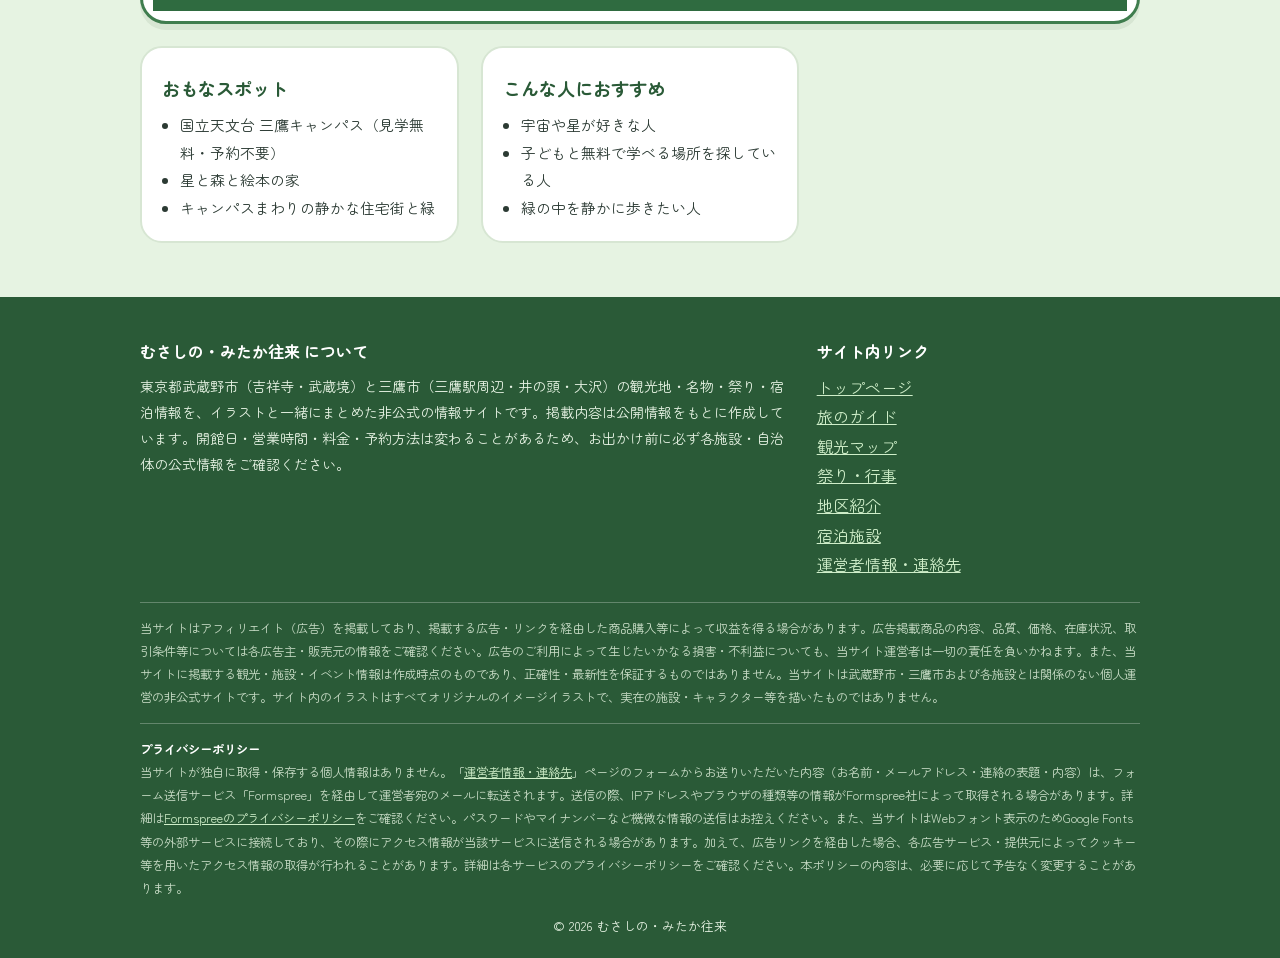
==== commit 76e11a03: "Add files via upload" ====
--- a/areas.html
+++ b/areas.html
@@ -21,8 +21,9 @@
 <nav class="main-nav"><a href="index.html">トップ</a><a href="guide.html">旅のガイド</a><a href="map.html">観光マップ</a><a href="matsuri.html">祭り・行事</a><a href="areas.html" class="active">地区紹介</a><a href="shukuhaku.html">宿泊施設</a></nav>
 </div>
 </header>
-<!-- PR表記（ステマ規制・楽天アフィリエイトの規約対応） -->
-<div class="pr-top" role="note" style="background:#fff;border-bottom:1px solid #e6dfd2;"><p style="max-width:1100px;margin:0 auto;padding:7px 16px;text-align:left;font-size:14px;line-height:1.6;color:#333;font-weight:500;"><b style="display:inline-block;background:#8a3a1d;color:#fff;border-radius:4px;padding:0 8px;margin-right:8px;font-size:12px;line-height:1.7;vertical-align:1px;">PR</b>このページには広告を含みます</p></div>
+<!-- PR表記（ステマ規制・楽天アフィリエイトの規約対応）：広告が実際に表示されたときだけ出ます -->
+<div class="pr-top" id="pr-top" role="note" hidden style="background:#fff;border-bottom:1px solid #e6dfd2;"><p style="max-width:1100px;margin:0 auto;padding:7px 16px;text-align:left;font-size:14px;line-height:1.6;color:#333;font-weight:500;"><b style="display:inline-block;background:#8a3a1d;color:#fff;border-radius:4px;padding:0 8px;margin-right:8px;font-size:12px;line-height:1.7;vertical-align:1px;">PR</b>このページには広告を含みます</p></div>
+<script>(function(){var n=document.getElementById("pr-top");if(!n)return;function on(e){if(e.classList.contains("is-empty")||!e.getClientRects().length)return false;var c=getComputedStyle(e);if(c.display==="none"||c.visibility==="hidden")return false;return !!e.querySelector("a[href],iframe,img")}function chk(){var s=document.querySelectorAll("[data-ad-slot],.ad-frame");for(var i=0;i<s.length;i++){if(on(s[i])){n.hidden=false;if(mo)mo.disconnect();return}}}var mo=window.MutationObserver?new MutationObserver(function(){clearTimeout(t);t=setTimeout(chk,100)}):null,t;document.addEventListener("DOMContentLoaded",function(){chk();if(mo)mo.observe(document.body,{subtree:true,childList:true,attributes:true,attributeFilter:["hidden","class","style"]})});window.addEventListener("load",chk)})();</script>
 
 <section class="page-hero"><div class="wrap"><div><h1>地区紹介</h1><p>武蔵野市の「吉祥寺」「武蔵境」と、三鷹市の「三鷹駅周辺」「大沢」。4つのエリアのちがいを知って、おさんぽのプランを立てましょう。</p></div><svg viewBox="0 0 300 160" aria-hidden="true"><g transform="translate(10 70) scale(1.3)"><circle cx="14" cy="38" r="11" fill="none" stroke="#2b3a33" stroke-width="3"/><circle cx="42" cy="38" r="11" fill="none" stroke="#2b3a33" stroke-width="3"/><path d="M14 38l10-16h14l4 16M24 22l6 16h-16M22 18h8" stroke="#c4553f" stroke-width="3" fill="none" stroke-linejoin="round"/><rect x="36" y="14" width="12" height="9" rx="2" fill="#f2b63c" stroke="#2b3a33" stroke-width="1.5"/></g><g transform="translate(90 60) scale(1.5)"><rect x="3" y="12" width="50" height="30" rx="7" fill="#f7f7f2" stroke="#2b3a33" stroke-width="2"/><rect x="3" y="27" width="50" height="6" fill="#e8772e"/><rect x="8" y="17" width="9" height="8" rx="2" fill="#cfeaf7"/><rect x="23" y="17" width="10" height="8" rx="2" fill="#cfeaf7"/><rect x="39" y="17" width="9" height="8" rx="2" fill="#cfeaf7"/><circle cx="15" cy="46" r="4" fill="#2b3a33"/><circle cx="41" cy="46" r="4" fill="#2b3a33"/><path d="M2 51h52" stroke="#8a8a80" stroke-width="2"/></g><g transform="translate(190 50) scale(1.6)"><rect x="25" y="30" width="7" height="24" rx="2" fill="#8a5a3c"/><path d="M28 40l-8-8M29 38l8-9" stroke="#8a5a3c" stroke-width="3" fill="none"/><circle cx="16" cy="24" r="12" fill="#3f7d4e"/><circle cx="40" cy="24" r="12" fill="#3f7d4e"/><circle cx="28" cy="14" r="13" fill="#58a06a"/><circle cx="26" cy="27" r="11" fill="#2f6b40"/><circle cx="22" cy="12" r="3" fill="#7dc08a"/></g><g transform="translate(240 0) scale(0.9)"><g stroke="#f2b63c" stroke-width="3" stroke-linecap="round"><path d="M28 2v7M28 47v7M2 28h7M47 28h7M10 10l5 5M41 41l5 5M46 10l-5 5M15 41l-5 5"/></g><circle cx="28" cy="28" r="14" fill="#f8cf5e"/><circle cx="23" cy="25" r="1.8" fill="#8a5a3c"/><circle cx="33" cy="25" r="1.8" fill="#8a5a3c"/><path d="M22 32q6 5 12 0" stroke="#8a5a3c" stroke-width="1.8" fill="none"/></g></svg></div></section>
 <section class="section"><div class="wrap">
